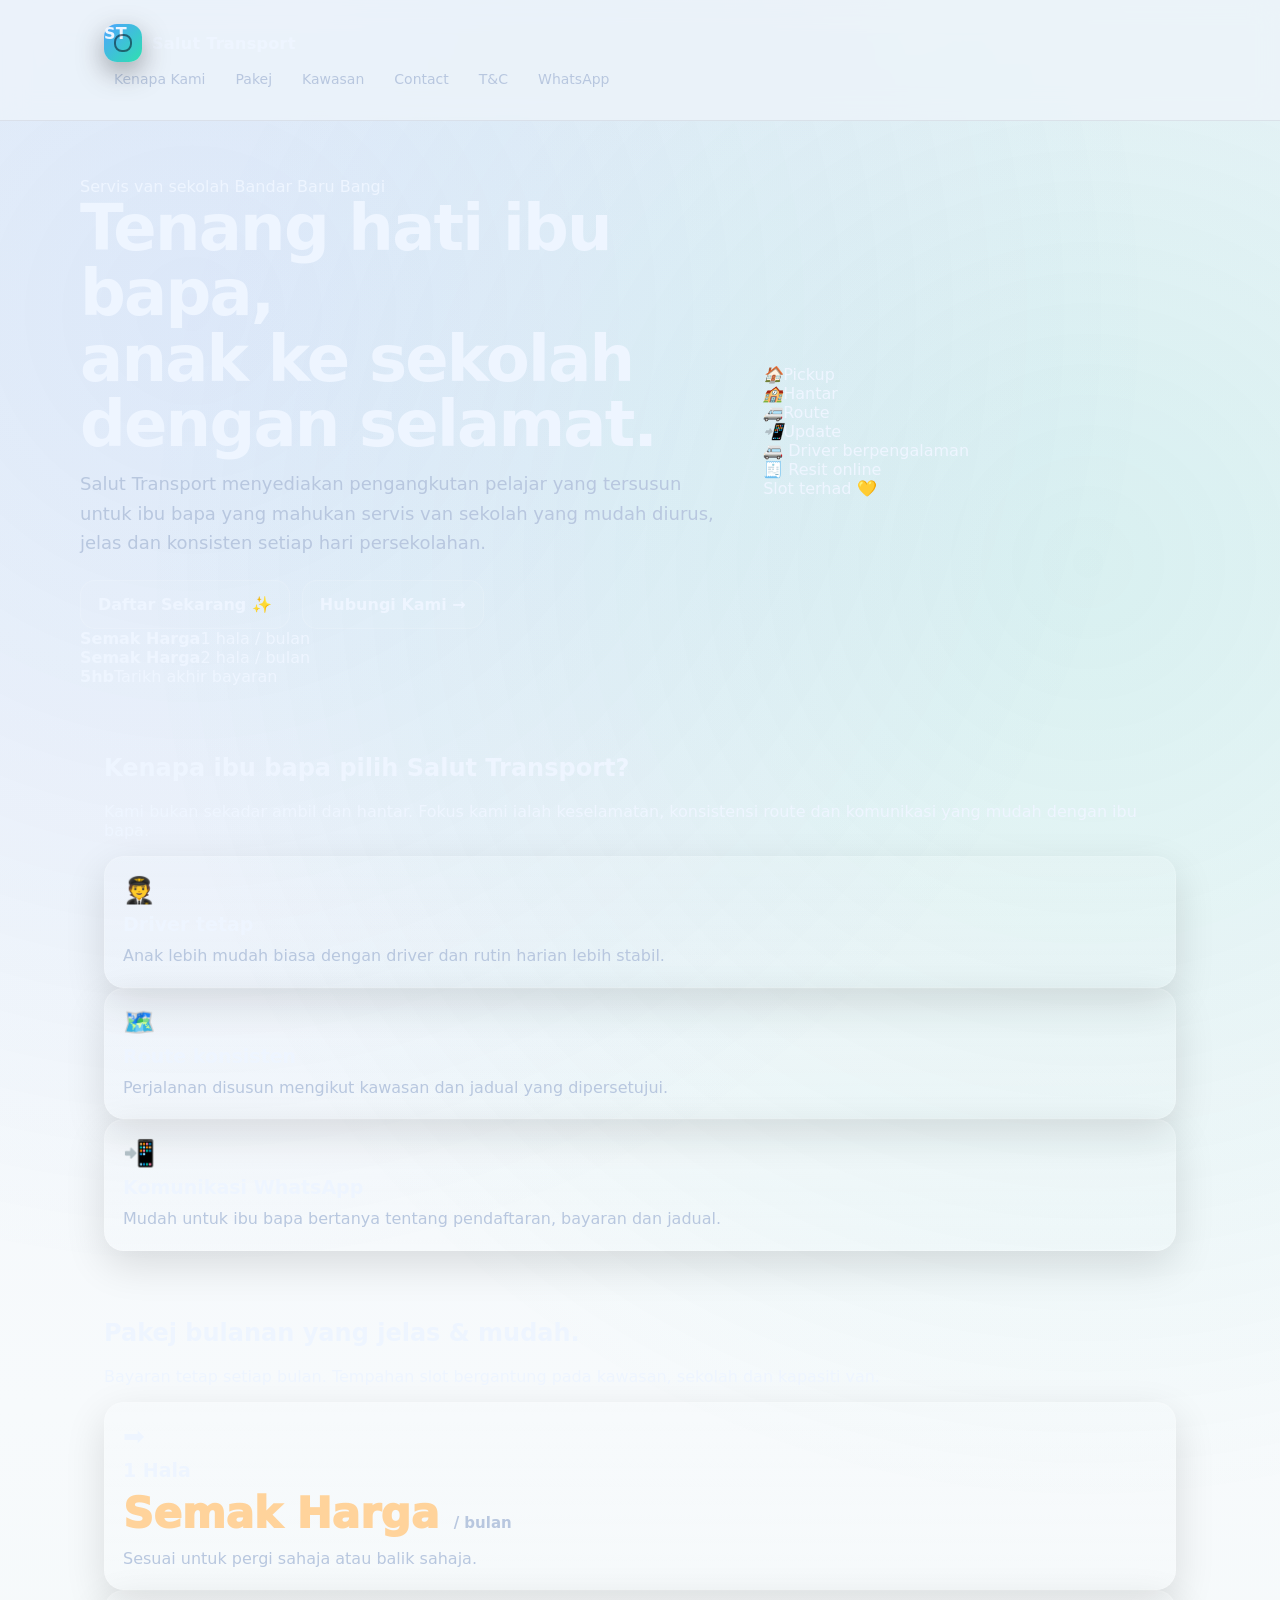
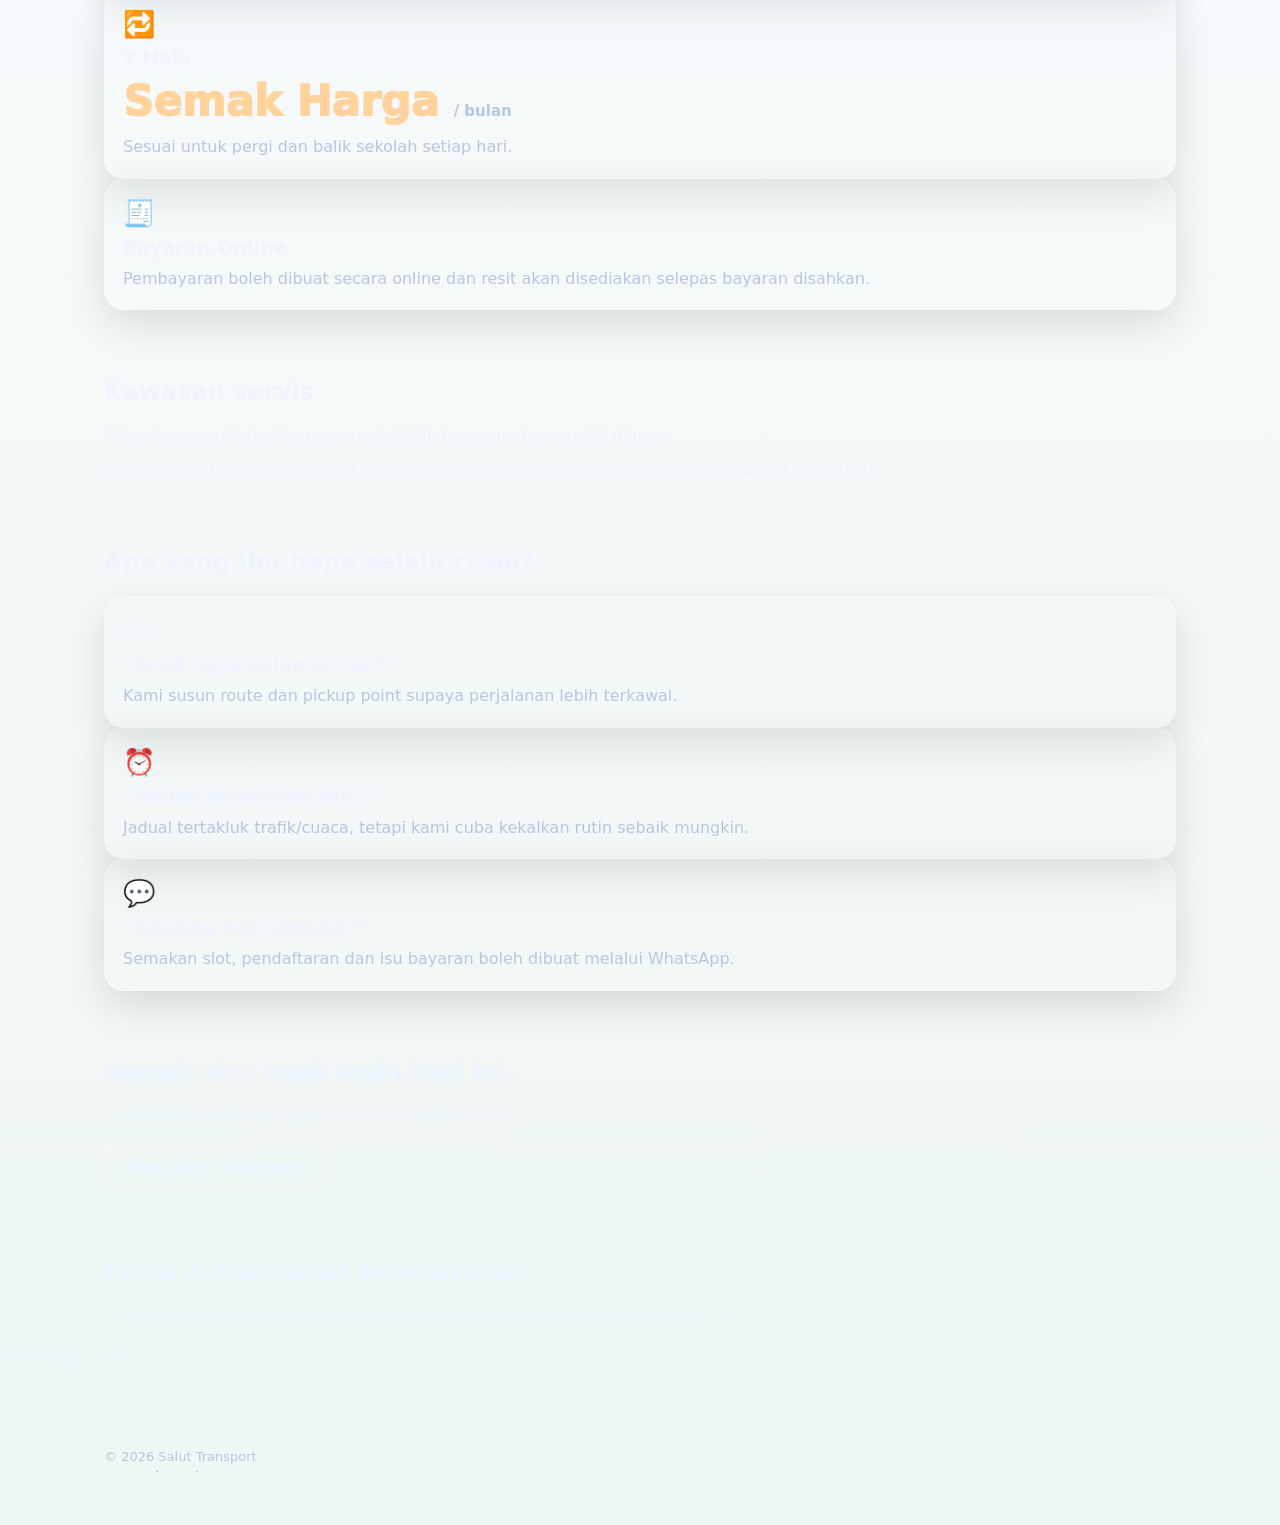
==== index.html @ de6a7d42 "Add files via upload" ====
<!doctype html>
<html lang="ms">
<head>
  <meta charset="utf-8" />
  <meta name="viewport" content="width=device-width,initial-scale=1" />
  <title>Salut Transport | Van Sekolah Bandar Baru Bangi</title>
  <meta name="description" content="Servis van sekolah Bandar Baru Bangi. Driver tetap, route konsisten dan komunikasi WhatsApp dengan ibu bapa." />
  <link rel="stylesheet" href="assets/style.css" />
</head>
<body>
<header class="nav">
  <div class="container navRow">
    <a class="brand" href="index.html"><span class="logo">ST</span><span>Salut <span class="orange">Transport</span></span></a>
    <nav class="links" aria-label="Navigation">
      <a href="#kenapa">Kenapa Kami</a><a href="#pakej">Pakej</a><a href="#kawasan">Kawasan</a><a href="contact.html">Contact</a><a href="terms.html">T&amp;C</a><a class="navCta" href="https://wa.me/60123539977?text=Assalamualaikum%2C%20saya%20nak%20semak%20slot%20van%20sekolah.">WhatsApp</a>
    </nav>
  </div>
</header>

<main>
  <div class="heroWrap">
    <div class="bigCircle"></div><div class="mintCircle"></div>
    <section class="container hero">
      <div>
        <div class="pill"><span class="dot"></span> Servis van sekolah Bandar Baru Bangi</div>
        <h1 class="serif">Tenang hati <span class="orange">ibu bapa,</span><br>anak ke sekolah <span class="green">dengan selamat.</span></h1>
        <p class="lead">Salut Transport menyediakan pengangkutan pelajar yang tersusun untuk ibu bapa yang mahukan servis van sekolah yang mudah diurus, jelas dan konsisten setiap hari persekolahan.</p>
        <div class="ctaRow">
          <a class="btn btnPrimary" href="https://wa.me/60123539977?text=Assalamualaikum%2C%20saya%20nak%20semak%20slot%20van%20sekolah%20untuk%20anak%20saya.%0A%0AKawasan%3A%0ASekolah%3A%0APakej%3A">Daftar Sekarang ✨</a>
          <a class="btn btnSecondary" href="contact.html">Hubungi Kami →</a>
        </div>
        <div class="stats">
          <div class="stat"><b>Semak Harga</b><span>1 hala / bulan</span></div>
          <div class="stat"><b>Semak Harga</b><span>2 hala / bulan</span></div>
          <div class="stat"><b>5hb</b><span>Tarikh akhir bayaran</span></div>
        </div>
      </div>
      <div class="heroVisual" aria-hidden="true">
        <div class="phoneCard">
          <div class="featureGrid">
            <div class="mini"><i>🏠</i>Pickup</div><div class="mini"><i>🏫</i>Hantar</div><div class="mini"><i>🚐</i>Route</div><div class="mini"><i>📲</i>Update</div>
          </div>
        </div>
        <div class="floatingTag tag1">🚐 Driver berpengalaman</div>
        <div class="floatingTag tag2">🧾 Resit online</div>
        <div class="floatingTag tag3">Slot terhad 💛</div>
      </div>
    </section>
  </div>

  <section id="kenapa" class="container">
    <h2 class="sectionTitle serif">Kenapa ibu bapa pilih <span class="orange">Salut Transport?</span></h2>
    <p class="sectionLead">Kami bukan sekadar ambil dan hantar. Fokus kami ialah keselamatan, konsistensi route dan komunikasi yang mudah dengan ibu bapa.</p>
    <div class="cards">
      <div class="card"><div class="icon">🧑‍✈️</div><h3>Driver tetap</h3><p>Anak lebih mudah biasa dengan driver dan rutin harian lebih stabil.</p></div>
      <div class="card"><div class="icon">🗺️</div><h3>Route konsisten</h3><p>Perjalanan disusun mengikut kawasan dan jadual yang dipersetujui.</p></div>
      <div class="card"><div class="icon">📲</div><h3>Komunikasi WhatsApp</h3><p>Mudah untuk ibu bapa bertanya tentang pendaftaran, bayaran dan jadual.</p></div>
    </div>
  </section>

  <section id="pakej" class="soft">
    <div class="container">
      <h2 class="sectionTitle serif">Pakej bulanan yang <span class="green">jelas & mudah.</span></h2>
      <p class="sectionLead">Bayaran tetap setiap bulan. Tempahan slot bergantung pada kawasan, sekolah dan kapasiti van.</p>
      <div class="cards">
        <div class="card"><div class="icon">➡️</div><h3>1 Hala</h3><div class="price">Semak Harga <small>/ bulan</small></div><p>Sesuai untuk pergi sahaja atau balik sahaja.</p></div>
        <div class="card"><div class="icon">🔁</div><h3>2 Hala</h3><div class="price">Semak Harga <small>/ bulan</small></div><p>Sesuai untuk pergi dan balik sekolah setiap hari.</p></div>
        <div class="card"><div class="icon">🧾</div><h3>Bayaran Online</h3><p>Pembayaran boleh dibuat secara online dan resit akan disediakan selepas bayaran disahkan.</p></div>
      </div>
    </div>
  </section>

  <section id="kawasan" class="container">
    <h2 class="sectionTitle serif">Kawasan servis</h2>
    <p class="sectionLead">Fokus kawasan terhad supaya route lebih tersusun dan mudah diurus.</p>
    <div class="areaList"><span>Bandar Baru Bangi</span><span>Seksyen 2, 3 & 4</span><span>SK/SMK Jalan 2</span><span>SK/SMK Jalan 3</span><span>SK/SMK Jalan 4</span><span>ABIM SG RAMAL</span></div>
  </section>

  <section class="soft">
    <div class="container">
      <h2 class="sectionTitle serif">Apa yang ibu bapa selalu risau?</h2>
      <div class="cards">
        <div class="card"><div class="icon">😟</div><h3>“Anak saya selamat tak?”</h3><p>Kami susun route dan pickup point supaya perjalanan lebih terkawal.</p></div>
        <div class="card"><div class="icon">⏰</div><h3>“Jadual konsisten tak?”</h3><p>Jadual tertakluk trafik/cuaca, tetapi kami cuba kekalkan rutin sebaik mungkin.</p></div>
        <div class="card"><div class="icon">💬</div><h3>“Senang nak contact?”</h3><p>Semakan slot, pendaftaran dan isu bayaran boleh dibuat melalui WhatsApp.</p></div>
      </div>
    </div>
  </section>

  <section class="container">
    <div class="finalCta">
      <div><h2 class="serif">Semak slot anak anda hari ini.</h2><p>Slot adalah terhad mengikut route dan kapasiti van.</p></div>
      <a class="btn" href="https://wa.me/60123539977?text=Assalamualaikum%2C%20saya%20nak%20semak%20slot%20van%20sekolah%20untuk%20anak%20saya.">WhatsApp Sekarang</a>
    </div>
  </section>

  <section class="container">
    <h2 class="sectionTitle serif">Polisi & maklumat pembayaran</h2>
    <div class="policyLinks"><a href="privacy.html">Privacy Policy</a><a href="terms.html">Terms & Conditions</a><a href="cancellation.html">Cancellation</a><a href="refund.html">Refund</a><a href="service-delivery.html">Service Delivery</a><a href="contact.html">Contact Us</a></div>
  </section>
</main>
<a class="whatsappBox" href="https://wa.me/60123539977?text=Assalamualaikum%2C%20saya%20nak%20semak%20slot%20van%20sekolah.">WhatsApp kami</a>
<footer class="footer"><div class="container footerRow"><div>© <span id="y"></span> Salut Transport</div><div><a href="privacy.html">Privacy</a> · <a href="terms.html">T&amp;C</a> · <a href="contact.html">Contact</a></div></div></footer>
<script>document.getElementById('y').textContent=new Date().getFullYear()</script>
</body>
</html>
---- assets/style.css ----
:root{
  --bg:#07111f;
  --bg2:#0b1730;
  --card:#0f1d35;
  --card2:#122641;
  --text:#eef5ff;
  --muted:#b8c7df;
  --soft:#dce9ff;
  --line:rgba(255,255,255,.12);
  --brand:#4da3ff;
  --brand2:#2fe0b0;
  --accent:#ffb45c;
  --accent2:#ffd39b;
  --max:1120px;
  --radius:20px;
  --shadow:0 20px 60px rgba(0,0,0,.28);
}

*{box-sizing:border-box}
html{scroll-behavior:smooth}
html, body {
  margin: 0;
  padding: 0;
  font-family: system-ui, -apple-system, Segoe UI, Roboto, Arial, sans-serif;
  color: var(--text);
  background:
    radial-gradient(circle at 15% 10%, rgba(47, 111, 237, .10), transparent 32%),
    radial-gradient(circle at 85% 18%, rgba(34, 193, 167, .12), transparent 34%),
    linear-gradient(180deg, #EEF4FA 0%, #F7FAFC 45%, #EEF7F4 100%);
}
a{color:inherit;text-decoration:none}
.container{max-width:var(--max);margin:0 auto;padding:24px}

.nav {
  position: sticky;
  top: 0;
  z-index: 50;
  backdrop-filter: blur(14px);
  background: rgba(238, 244, 250, .78);
  border-bottom: 1px solid rgba(15, 23, 42, .08);
}
.nav .row{display:flex;align-items:center;justify-content:space-between;gap:16px}
.brand{display:flex;align-items:center;gap:10px;font-weight:900;letter-spacing:.3px}
.logo{width:38px;height:38px;border-radius:13px;background:linear-gradient(135deg,var(--brand),var(--brand2));box-shadow:0 10px 28px rgba(0,0,0,.35);position:relative}
.logo:after{content:"";position:absolute;inset:10px;border-radius:8px;border:2px solid rgba(7,17,31,.55)}
.links{display:flex;flex-wrap:wrap;gap:10px;color:var(--muted);font-size:14px;align-items:center}
.links a{padding:9px 10px;border-radius:999px}
.links a:hover{background:rgba(255,255,255,.07);color:var(--text)}
.nav-cta{background:linear-gradient(135deg,var(--accent),var(--accent2));color:#271500!important;font-weight:800}

.hero{padding:56px 0 24px;display:grid;grid-template-columns:1.2fr .8fr;gap:28px;align-items:center}
.eyebrow{display:inline-flex;gap:8px;align-items:center;font-size:13px;font-weight:800;color:#07111f;background:linear-gradient(135deg,var(--brand2),#a6ffe8);padding:8px 12px;border-radius:999px;margin-bottom:14px}
.hero h1{margin:0 0 12px;font-size:clamp(36px,6vw,64px);line-height:1.02;letter-spacing:-1.8px}
.hero p{margin:0;color:var(--muted);font-size:18px;line-height:1.65;max-width:68ch}
.highlight{color:var(--accent2)}
.badges{display:flex;gap:10px;flex-wrap:wrap;margin-top:18px}
.badge{font-size:13px;color:var(--soft);border:1px solid var(--line);padding:9px 12px;border-radius:999px;background:rgba(255,255,255,.05)}
.ctaRow{display:flex;gap:12px;flex-wrap:wrap;margin-top:22px;align-items:center}
.btn{display:inline-flex;align-items:center;justify-content:center;gap:10px;padding:14px 17px;border-radius:15px;border:1px solid var(--line);background:rgba(255,255,255,.055);color:var(--text);font-weight:800;transition:.2s ease;min-height:48px}
.btn.primary{background:linear-gradient(135deg,var(--accent),var(--accent2));border-color:transparent;color:#211404;box-shadow:0 12px 34px rgba(255,180,92,.28)}
.btn.secondary{background:linear-gradient(135deg,rgba(77,163,255,.94),rgba(47,224,176,.82));border-color:transparent;color:#06101e}
.btn:hover{transform:translateY(-2px);filter:saturate(1.08)}
.hero-card{background:linear-gradient(180deg,rgba(255,255,255,.09),rgba(255,255,255,.04));border:1px solid var(--line);border-radius:28px;padding:22px;box-shadow:var(--shadow)}
.hero-card .mock{border-radius:22px;background:linear-gradient(135deg,rgba(77,163,255,.26),rgba(47,224,176,.18));padding:18px;border:1px solid var(--line)}
.mock-top{display:flex;gap:8px;margin-bottom:20px}.dot{width:10px;height:10px;border-radius:50%;background:rgba(255,255,255,.35)}
.route-line{display:flex;align-items:center;gap:12px;margin:12px 0;padding:14px;border-radius:16px;background:rgba(7,17,31,.45);border:1px solid var(--line)}
.route-icon{width:38px;height:38px;border-radius:13px;display:grid;place-items:center;background:rgba(255,255,255,.1)}
.route-line strong{display:block}.route-line span{display:block;color:var(--muted);font-size:13px;margin-top:2px}

.section{padding:32px 0}.section h2{font-size:clamp(26px,4vw,42px);line-height:1.1;margin:0 0 10px;letter-spacing:-.8px}.section-lead{color:var(--muted);font-size:17px;line-height:1.6;max-width:760px;margin:0 0 20px}
.grid{display:grid;grid-template-columns:repeat(12,1fr);gap:16px;margin-top:18px}
.card{grid-column:span 4;background:linear-gradient(180deg,rgba(255,255,255,.075),rgba(255,255,255,.035));border:1px solid var(--line);border-radius:var(--radius);padding:18px;box-shadow:0 14px 40px rgba(0,0,0,.12)}
.card.wide{grid-column:span 6}.card.full{grid-column:span 12}.card h3{margin:0 0 8px;font-size:19px}.card p,.card li{margin:0;color:var(--muted);line-height:1.6}.card ul{padding-left:18px;margin:10px 0 0}.icon{font-size:26px;margin-bottom:8px}
.pricing{display:grid;grid-template-columns:repeat(2,minmax(0,1fr));gap:16px;margin-top:18px}.price-card{background:linear-gradient(180deg,rgba(255,255,255,.09),rgba(255,255,255,.04));border:1px solid var(--line);border-radius:24px;padding:22px}.price{font-size:42px;font-weight:950;margin:8px 0;color:var(--accent2)}.price small{font-size:15px;color:var(--muted);font-weight:600}
.content{background:rgba(255,255,255,.04);border:1px solid var(--line);border-radius:var(--radius);padding:22px;margin:24px 0}.content h1,.content h2{margin:0 0 12px}.content h3{margin:22px 0 8px}.content p,.content li{color:var(--muted);line-height:1.65}.content a{text-decoration:underline;text-underline-offset:3px}.small{font-size:13px;color:var(--muted)}
.kv{display:grid;grid-template-columns:180px 1fr;gap:12px;border-top:1px solid var(--line);padding-top:14px;margin-top:14px}.kv div:nth-child(odd){color:var(--muted)}
.notice{border:1px solid rgba(255,180,92,.35);background:rgba(255,180,92,.08);border-radius:18px;padding:16px;color:var(--soft);margin-top:18px}.testimonial{font-style:italic}.footer{border-top:1px solid var(--line);margin-top:34px;padding:22px 0;color:var(--muted);font-size:13px}.footer a{color:var(--text);opacity:.9}.footer .footlinks{display:flex;flex-wrap:wrap;gap:12px;margin-top:8px}.whatsapp-float{position:fixed;right:18px;bottom:18px;z-index:30;background:#25d366;color:#06160c;font-weight:900;padding:13px 16px;border-radius:999px;box-shadow:0 18px 48px rgba(0,0,0,.32)}

@media (max-width:860px){.container{padding:18px}.hero{grid-template-columns:1fr;padding-top:34px}.hero-card{order:-1}.links{gap:4px;font-size:13px}.links a{padding:8px}.card,.card.wide{grid-column:span 12}.pricing{grid-template-columns:1fr}.kv{grid-template-columns:1fr;gap:4px}.hero p{font-size:16px}.whatsapp-float{left:16px;right:16px;text-align:center}}
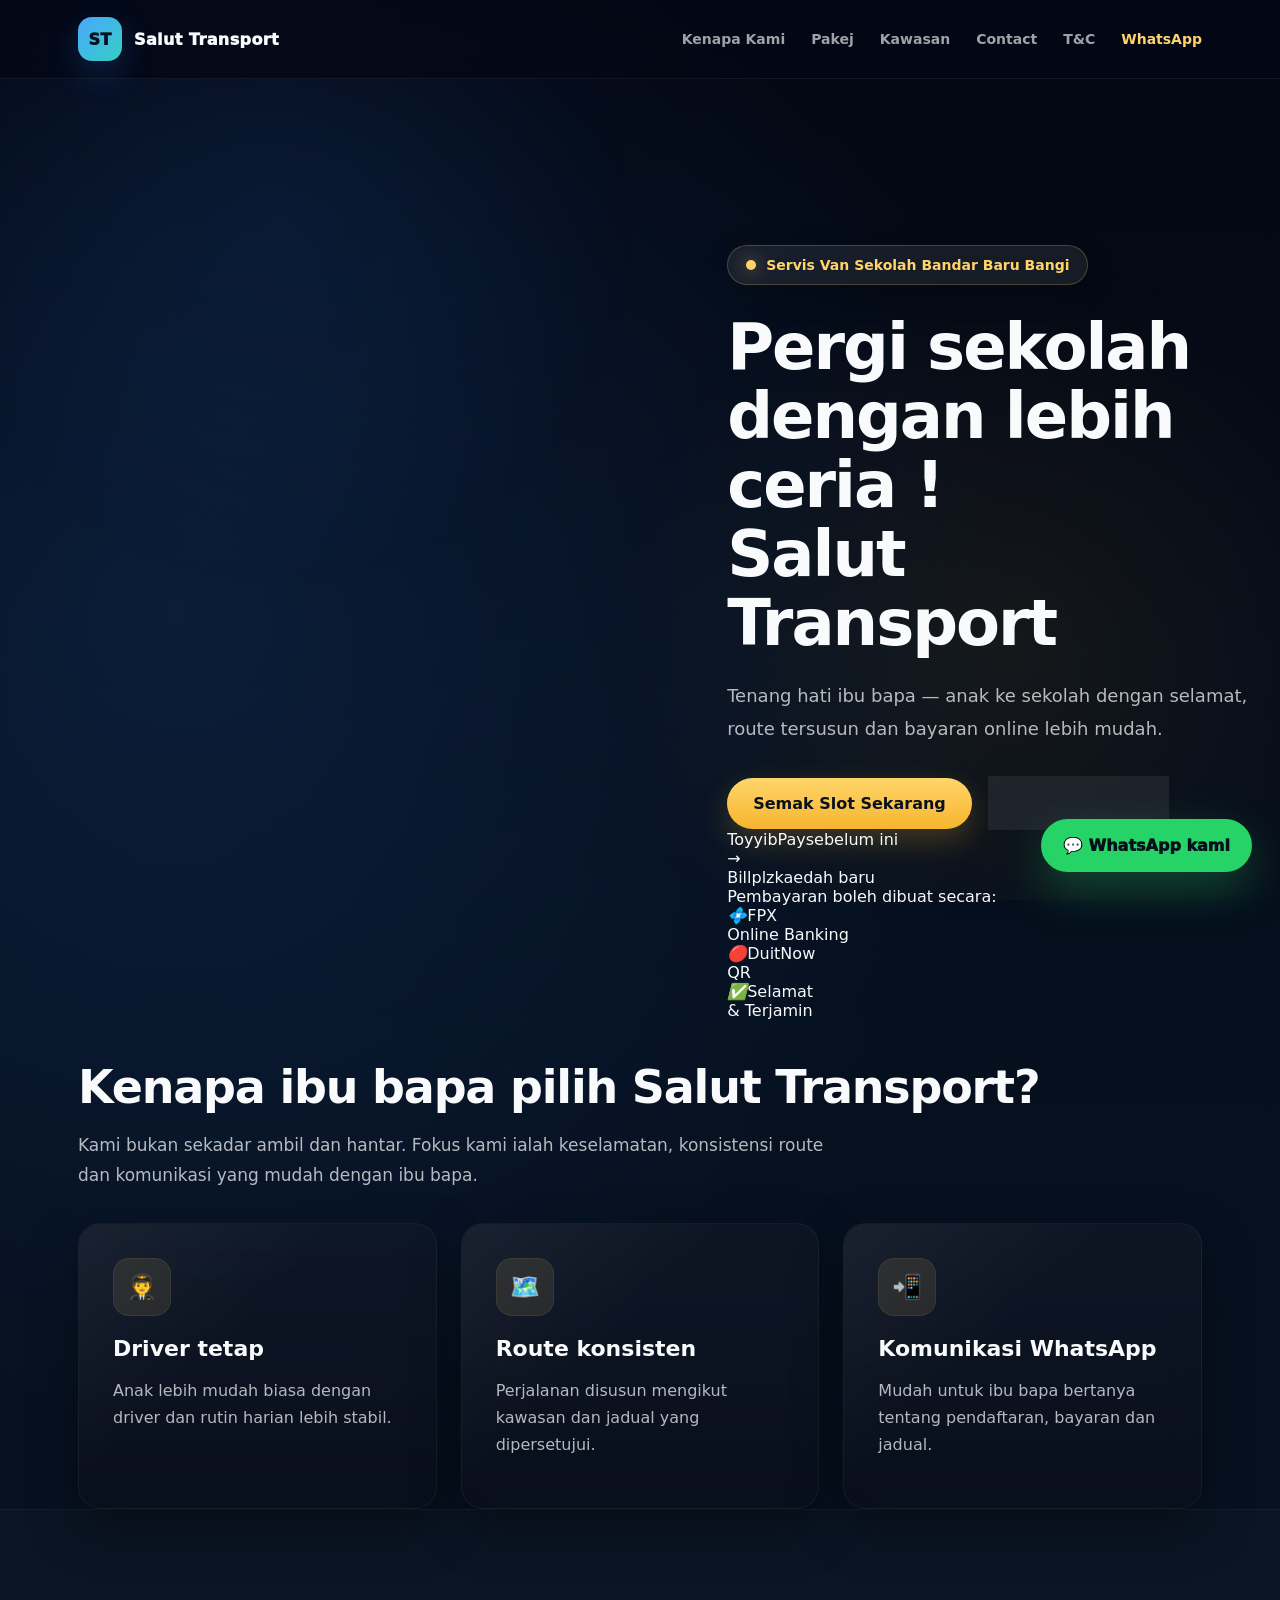
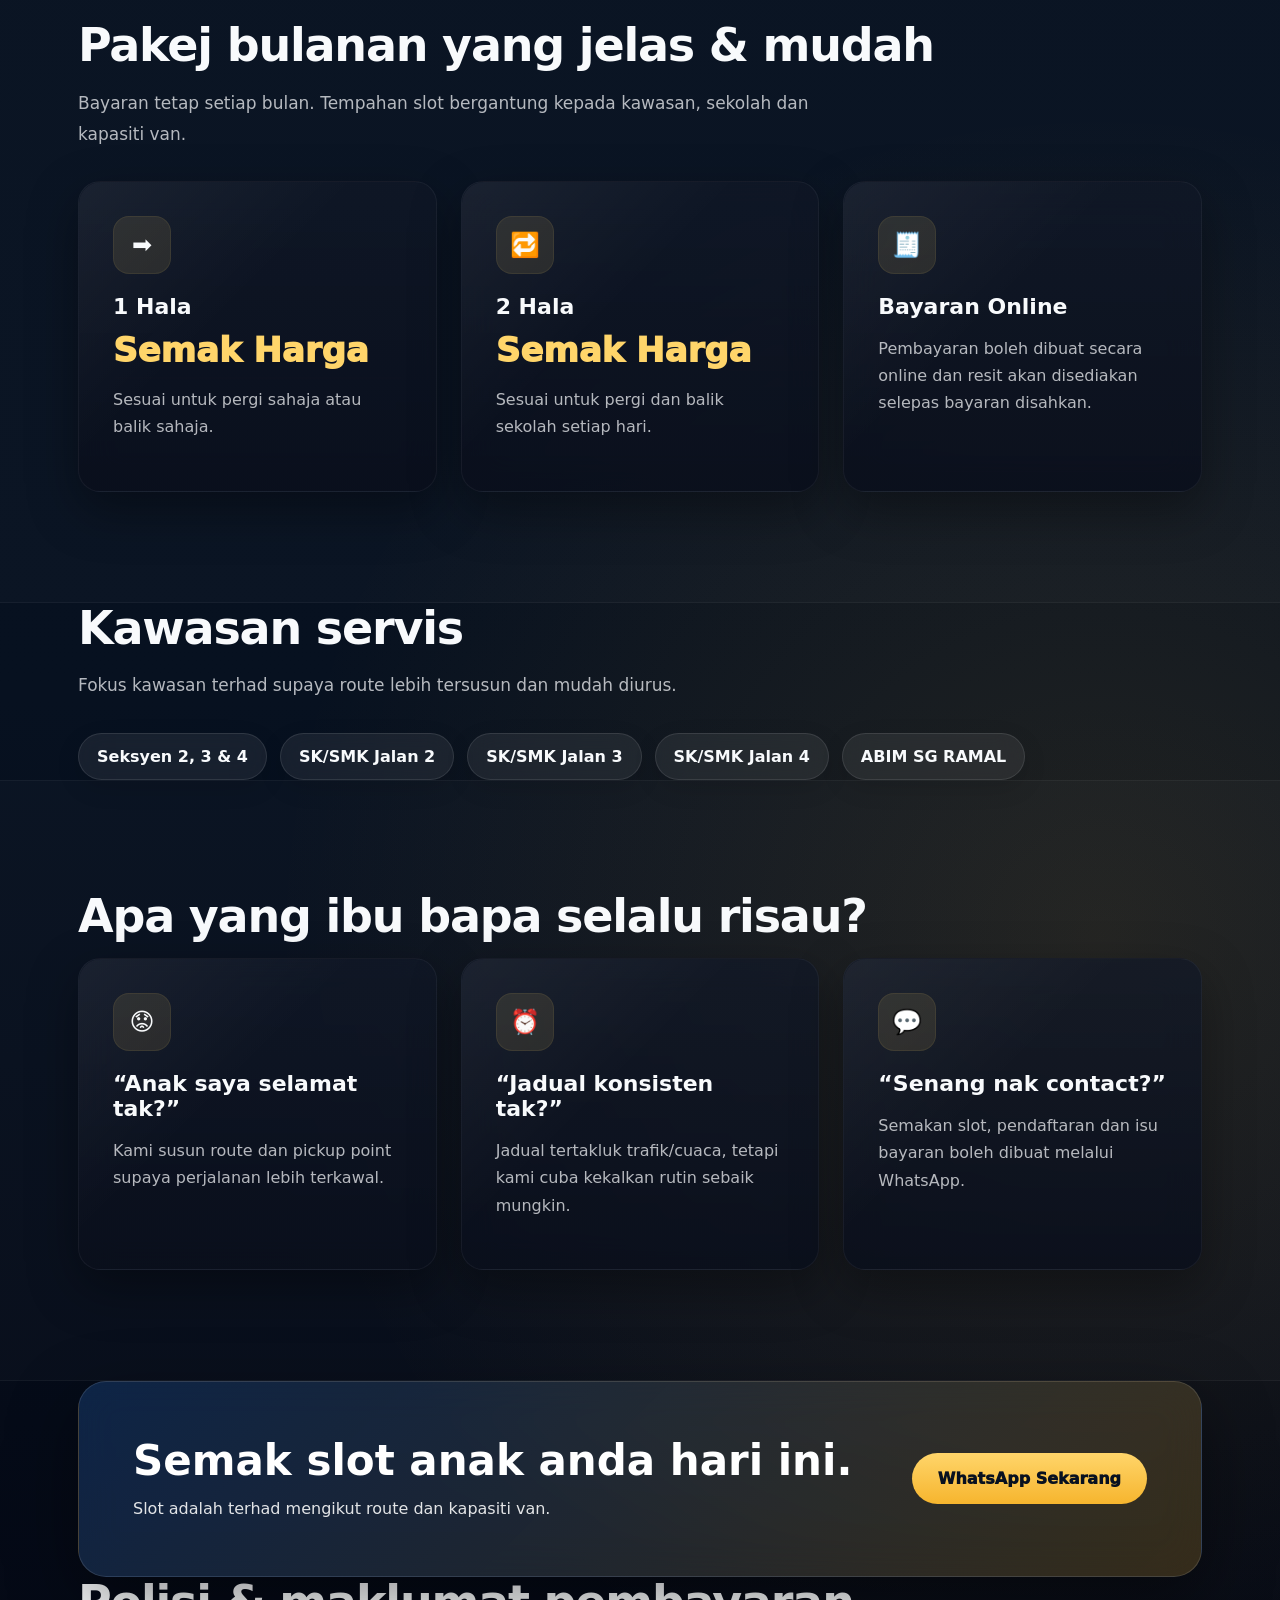
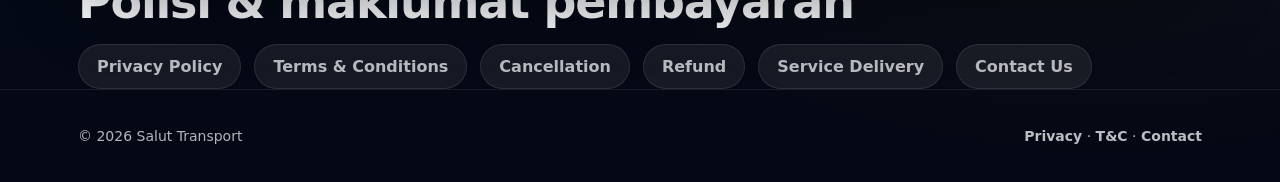
==== commit b2ba3b7e: "Update index.html" ====
--- a/index.html
+++ b/index.html
@@ -4,103 +4,35 @@
   <meta charset="utf-8" />
   <meta name="viewport" content="width=device-width,initial-scale=1" />
   <title>Salut Transport | Van Sekolah Bandar Baru Bangi</title>
-  <meta name="description" content="Servis van sekolah Bandar Baru Bangi. Driver tetap, route konsisten dan komunikasi WhatsApp dengan ibu bapa." />
+  <meta name="description" content="Servis van sekolah Bandar Baru Bangi. Driver tetap, route konsisten, pembayaran online dan komunikasi WhatsApp dengan ibu bapa." />
+  <link rel="preconnect" href="https://fonts.googleapis.com">
+  <link rel="preconnect" href="https://fonts.gstatic.com" crossorigin>
+  <link href="https://fonts.googleapis.com/css2?family=Baloo+2:wght@400;600;700;800&display=swap" rel="stylesheet">
   <link rel="stylesheet" href="assets/style.css" />
 </head>
 <body>
-<header class="nav">
-  <div class="container navRow">
-    <a class="brand" href="index.html"><span class="logo">ST</span><span>Salut <span class="orange">Transport</span></span></a>
-    <nav class="links" aria-label="Navigation">
-      <a href="#kenapa">Kenapa Kami</a><a href="#pakej">Pakej</a><a href="#kawasan">Kawasan</a><a href="contact.html">Contact</a><a href="terms.html">T&amp;C</a><a class="navCta" href="https://wa.me/60123539977?text=Assalamualaikum%2C%20saya%20nak%20semak%20slot%20van%20sekolah.">WhatsApp</a>
-    </nav>
-  </div>
-</header>
-
+<header class="nav"><div class="container navRow"><a class="brand" href="index.html"><span class="logo">ST</span><span><span class="red">Salut</span> <span class="dark">Transport</span></span></a><nav class="links"><a href="#kenapa">Kenapa Kami</a><a href="#pakej">Pakej</a><a href="#kawasan">Kawasan</a><a href="contact.html">Contact</a><a href="terms.html">T&amp;C</a><a class="navCta" href="https://wa.me/60123539977?text=Assalamualaikum%2C%20saya%20nak%20semak%20slot%20van%20sekolah.">WhatsApp</a></nav></div></header>
 <main>
-  <div class="heroWrap">
-    <div class="bigCircle"></div><div class="mintCircle"></div>
-    <section class="container hero">
-      <div>
-        <div class="pill"><span class="dot"></span> Servis van sekolah Bandar Baru Bangi</div>
-        <h1 class="serif">Tenang hati <span class="orange">ibu bapa,</span><br>anak ke sekolah <span class="green">dengan selamat.</span></h1>
-        <p class="lead">Salut Transport menyediakan pengangkutan pelajar yang tersusun untuk ibu bapa yang mahukan servis van sekolah yang mudah diurus, jelas dan konsisten setiap hari persekolahan.</p>
-        <div class="ctaRow">
-          <a class="btn btnPrimary" href="https://wa.me/60123539977?text=Assalamualaikum%2C%20saya%20nak%20semak%20slot%20van%20sekolah%20untuk%20anak%20saya.%0A%0AKawasan%3A%0ASekolah%3A%0APakej%3A">Daftar Sekarang ✨</a>
-          <a class="btn btnSecondary" href="contact.html">Hubungi Kami →</a>
-        </div>
-        <div class="stats">
-          <div class="stat"><b>Semak Harga</b><span>1 hala / bulan</span></div>
-          <div class="stat"><b>Semak Harga</b><span>2 hala / bulan</span></div>
-          <div class="stat"><b>5hb</b><span>Tarikh akhir bayaran</span></div>
-        </div>
-      </div>
-      <div class="heroVisual" aria-hidden="true">
-        <div class="phoneCard">
-          <div class="featureGrid">
-            <div class="mini"><i>🏠</i>Pickup</div><div class="mini"><i>🏫</i>Hantar</div><div class="mini"><i>🚐</i>Route</div><div class="mini"><i>📲</i>Update</div>
-          </div>
-        </div>
-        <div class="floatingTag tag1">🚐 Driver berpengalaman</div>
-        <div class="floatingTag tag2">🧾 Resit online</div>
-        <div class="floatingTag tag3">Slot terhad 💛</div>
-      </div>
-    </section>
-  </div>
-
-  <section id="kenapa" class="container">
-    <h2 class="sectionTitle serif">Kenapa ibu bapa pilih <span class="orange">Salut Transport?</span></h2>
-    <p class="sectionLead">Kami bukan sekadar ambil dan hantar. Fokus kami ialah keselamatan, konsistensi route dan komunikasi yang mudah dengan ibu bapa.</p>
-    <div class="cards">
-      <div class="card"><div class="icon">🧑‍✈️</div><h3>Driver tetap</h3><p>Anak lebih mudah biasa dengan driver dan rutin harian lebih stabil.</p></div>
-      <div class="card"><div class="icon">🗺️</div><h3>Route konsisten</h3><p>Perjalanan disusun mengikut kawasan dan jadual yang dipersetujui.</p></div>
-      <div class="card"><div class="icon">📲</div><h3>Komunikasi WhatsApp</h3><p>Mudah untuk ibu bapa bertanya tentang pendaftaran, bayaran dan jadual.</p></div>
+  <section class="hero">
+    <div class="cloud left"></div><div class="cloud right"></div><div class="trees"></div>
+    <div class="container heroInner">
+      <div class="pill"><span class="dot"></span> Servis Van Sekolah Bandar Baru Bangi</div>
+      <h1>Pergi sekolah dengan lebih <span class="yellow">ceria !</span><br><span class="redText">Salut</span> Transport</h1>
+      <p class="lead">Tenang hati ibu bapa — anak ke sekolah dengan selamat, route tersusun dan bayaran online lebih mudah.</p>
+      <div class="ctaRow"><a class="btn btnPrimary" href="https://wa.me/60123539977?text=Assalamualaikum%2C%20saya%20nak%20semak%20slot%20van%20sekolah%20untuk%20anak%20saya.%0A%0AKawasan%3A%0ASekolah%3A%0APakej%3A">Semak Slot Sekarang</a><a class="btn btnSecondary" href="contact.html">Hubungi Kami</a></div>
+      <div class="paymentStrip"><div><span class="old">ToyyibPay</span><span class="label">sebelum ini</span></div><div class="arrow">→</div><div><span class="new">Billplz</span><span class="label">kaedah baru</span></div></div>
+      <div class="methodTitle">Pembayaran boleh dibuat secara:</div>
+      <div class="methods"><div class="method"><i>💠</i>FPX<br>Online Banking</div><div class="method"><i>🔴</i>DuitNow<br>QR</div><div class="method"><i>✅</i>Selamat<br>& Terjamin</div></div>
+      <div class="busWrap"><div class="road"></div><div class="bus"><span class="wheel one"></span><span class="wheel two"></span></div></div>
     </div>
   </section>
-
-  <section id="pakej" class="soft">
-    <div class="container">
-      <h2 class="sectionTitle serif">Pakej bulanan yang <span class="green">jelas & mudah.</span></h2>
-      <p class="sectionLead">Bayaran tetap setiap bulan. Tempahan slot bergantung pada kawasan, sekolah dan kapasiti van.</p>
-      <div class="cards">
-        <div class="card"><div class="icon">➡️</div><h3>1 Hala</h3><div class="price">Semak Harga <small>/ bulan</small></div><p>Sesuai untuk pergi sahaja atau balik sahaja.</p></div>
-        <div class="card"><div class="icon">🔁</div><h3>2 Hala</h3><div class="price">Semak Harga <small>/ bulan</small></div><p>Sesuai untuk pergi dan balik sekolah setiap hari.</p></div>
-        <div class="card"><div class="icon">🧾</div><h3>Bayaran Online</h3><p>Pembayaran boleh dibuat secara online dan resit akan disediakan selepas bayaran disahkan.</p></div>
-      </div>
-    </div>
-  </section>
-
-  <section id="kawasan" class="container">
-    <h2 class="sectionTitle serif">Kawasan servis</h2>
-    <p class="sectionLead">Fokus kawasan terhad supaya route lebih tersusun dan mudah diurus.</p>
-    <div class="areaList"><span>Bandar Baru Bangi</span><span>Seksyen 2, 3 & 4</span><span>SK/SMK Jalan 2</span><span>SK/SMK Jalan 3</span><span>SK/SMK Jalan 4</span><span>ABIM SG RAMAL</span></div>
-  </section>
-
-  <section class="soft">
-    <div class="container">
-      <h2 class="sectionTitle serif">Apa yang ibu bapa selalu risau?</h2>
-      <div class="cards">
-        <div class="card"><div class="icon">😟</div><h3>“Anak saya selamat tak?”</h3><p>Kami susun route dan pickup point supaya perjalanan lebih terkawal.</p></div>
-        <div class="card"><div class="icon">⏰</div><h3>“Jadual konsisten tak?”</h3><p>Jadual tertakluk trafik/cuaca, tetapi kami cuba kekalkan rutin sebaik mungkin.</p></div>
-        <div class="card"><div class="icon">💬</div><h3>“Senang nak contact?”</h3><p>Semakan slot, pendaftaran dan isu bayaran boleh dibuat melalui WhatsApp.</p></div>
-      </div>
-    </div>
-  </section>
-
-  <section class="container">
-    <div class="finalCta">
-      <div><h2 class="serif">Semak slot anak anda hari ini.</h2><p>Slot adalah terhad mengikut route dan kapasiti van.</p></div>
-      <a class="btn" href="https://wa.me/60123539977?text=Assalamualaikum%2C%20saya%20nak%20semak%20slot%20van%20sekolah%20untuk%20anak%20saya.">WhatsApp Sekarang</a>
-    </div>
-  </section>
-
-  <section class="container">
-    <h2 class="sectionTitle serif">Polisi & maklumat pembayaran</h2>
-    <div class="policyLinks"><a href="privacy.html">Privacy Policy</a><a href="terms.html">Terms & Conditions</a><a href="cancellation.html">Cancellation</a><a href="refund.html">Refund</a><a href="service-delivery.html">Service Delivery</a><a href="contact.html">Contact Us</a></div>
-  </section>
+  <section id="kenapa" class="container"><h2 class="sectionTitle">Kenapa ibu bapa pilih <span class="yellow">Salut Transport?</span></h2><p class="sectionLead">Kami bukan sekadar ambil dan hantar. Fokus kami ialah keselamatan, konsistensi route dan komunikasi yang mudah dengan ibu bapa.</p><div class="cards"><div class="card"><div class="icon">🧑‍✈️</div><h3>Driver tetap</h3><p>Anak lebih mudah biasa dengan driver dan rutin harian lebih stabil.</p></div><div class="card"><div class="icon">🗺️</div><h3>Route konsisten</h3><p>Perjalanan disusun mengikut kawasan dan jadual yang dipersetujui.</p></div><div class="card"><div class="icon">📲</div><h3>Komunikasi WhatsApp</h3><p>Mudah untuk ibu bapa bertanya tentang pendaftaran, bayaran dan jadual.</p></div></div></section>
+  <section id="pakej" class="soft"><div class="container"><h2 class="sectionTitle">Pakej bulanan yang <span class="yellow">jelas & mudah</span></h2><p class="sectionLead">Bayaran tetap setiap bulan. Tempahan slot bergantung kepada kawasan, sekolah dan kapasiti van.</p><div class="cards"><div class="card"><div class="icon">➡️</div><h3>1 Hala</h3><div class="price">Semak Harga</div><p>Sesuai untuk pergi sahaja atau balik sahaja.</p></div><div class="card"><div class="icon">🔁</div><h3>2 Hala</h3><div class="price">Semak Harga</div><p>Sesuai untuk pergi dan balik sekolah setiap hari.</p></div><div class="card"><div class="icon">🧾</div><h3>Bayaran Online</h3><p>Pembayaran boleh dibuat secara online dan resit akan disediakan selepas bayaran disahkan.</p></div></div></div></section>
+  <section id="kawasan" class="container"><h2 class="sectionTitle">Kawasan servis</h2><p class="sectionLead">Fokus kawasan terhad supaya route lebih tersusun dan mudah diurus.</p><div class="areaList"><span>Seksyen 2, 3 & 4</span><span>SK/SMK Jalan 2</span><span>SK/SMK Jalan 3</span><span>SK/SMK Jalan 4</span><span>ABIM SG RAMAL</span></div></section>
+  <section class="soft"><div class="container"><h2 class="sectionTitle">Apa yang ibu bapa selalu risau?</h2><div class="cards"><div class="card"><div class="icon">😟</div><h3>“Anak saya selamat tak?”</h3><p>Kami susun route dan pickup point supaya perjalanan lebih terkawal.</p></div><div class="card"><div class="icon">⏰</div><h3>“Jadual konsisten tak?”</h3><p>Jadual tertakluk trafik/cuaca, tetapi kami cuba kekalkan rutin sebaik mungkin.</p></div><div class="card"><div class="icon">💬</div><h3>“Senang nak contact?”</h3><p>Semakan slot, pendaftaran dan isu bayaran boleh dibuat melalui WhatsApp.</p></div></div></div></section>
+  <section class="container"><div class="finalCta"><div><h2>Semak slot anak anda hari ini.</h2><p>Slot adalah terhad mengikut route dan kapasiti van.</p></div><a class="btn" href="https://wa.me/60123539977?text=Assalamualaikum%2C%20saya%20nak%20semak%20slot%20van%20sekolah%20untuk%20anak%20saya.">WhatsApp Sekarang</a></div></section>
+  <section class="container"><h2 class="sectionTitle">Polisi & maklumat pembayaran</h2><div class="policyLinks"><a href="privacy.html">Privacy Policy</a><a href="terms.html">Terms & Conditions</a><a href="cancellation.html">Cancellation</a><a href="refund.html">Refund</a><a href="service-delivery.html">Service Delivery</a><a href="contact.html">Contact Us</a></div></section>
 </main>
-<a class="whatsappBox" href="https://wa.me/60123539977?text=Assalamualaikum%2C%20saya%20nak%20semak%20slot%20van%20sekolah.">WhatsApp kami</a>
-<footer class="footer"><div class="container footerRow"><div>© <span id="y"></span> Salut Transport</div><div><a href="privacy.html">Privacy</a> · <a href="terms.html">T&amp;C</a> · <a href="contact.html">Contact</a></div></div></footer>
-<script>document.getElementById('y').textContent=new Date().getFullYear()</script>
-</body>
-</html>
+<a class="whatsappBox" href="https://wa.me/60123539977?text=Assalamualaikum%2C%20saya%20nak%20semak%20slot%20van%20sekolah.">💬 WhatsApp kami</a>
+<footer class="footer"><div class="container footerRow"><div>© <span id="y"></span> Salut Transport</div><div><a href="privacy.html">Privacy</a> · <a href="terms.html">T&amp;C</a> · <a href="contact.html">Contact</a></div></div></footer><script>document.getElementById('y').textContent=new Date().getFullYear()</script>
+</body></html>
--- a/assets/style.css
+++ b/assets/style.css
@@ -1,79 +1,215 @@
 :root{
-  --bg:#07111f;
-  --bg2:#0b1730;
-  --card:#0f1d35;
-  --card2:#122641;
-  --text:#eef5ff;
-  --muted:#b8c7df;
-  --soft:#dce9ff;
-  --line:rgba(255,255,255,.12);
-  --brand:#4da3ff;
-  --brand2:#2fe0b0;
-  --accent:#ffb45c;
-  --accent2:#ffd39b;
-  --max:1120px;
-  --radius:20px;
-  --shadow:0 20px 60px rgba(0,0,0,.28);
+  --bg:#040816;
+  --bg2:#07101f;
+  --text:#f8fafc;
+  --ink:#07101f;
+  --muted:rgba(248,250,252,.72);
+  --soft:rgba(248,250,252,.56);
+  --line:rgba(255,255,255,.08);
+  --blue:#2f80ed;
+  --blue2:#49a6ff;
+  --gold:#f6b52e;
+  --gold2:#ffd56a;
+  --teal:#35d0c2;
+  --green:#25d366;
+  --shadow:0 24px 70px rgba(0,0,0,.42);
+  --max:1180px;
 }
 
 *{box-sizing:border-box}
 html{scroll-behavior:smooth}
-html, body {
-  margin: 0;
-  padding: 0;
-  font-family: system-ui, -apple-system, Segoe UI, Roboto, Arial, sans-serif;
-  color: var(--text);
+body{
+  margin:0;
+  font-family:system-ui,-apple-system,BlinkMacSystemFont,"Segoe UI",Roboto,Arial,sans-serif;
+  color:var(--text);
   background:
-    radial-gradient(circle at 15% 10%, rgba(47, 111, 237, .10), transparent 32%),
-    radial-gradient(circle at 85% 18%, rgba(34, 193, 167, .12), transparent 34%),
-    linear-gradient(180deg, #EEF4FA 0%, #F7FAFC 45%, #EEF7F4 100%);
-}
+    radial-gradient(circle at 14% 18%, rgba(47,128,237,.15), transparent 28%),
+    radial-gradient(circle at 86% 75%, rgba(246,181,46,.11), transparent 30%),
+    linear-gradient(180deg,#030712 0%,#06101f 34%,#071120 68%,#040814 100%);
+  overflow-x:hidden;
+  position:relative;
+}
+body::before{
+  content:"";
+  position:fixed;
+  inset:0;
+  z-index:-2;
+  pointer-events:none;
+  opacity:.13;
+  background-image:
+    linear-gradient(rgba(255,255,255,.07) 1px, transparent 1px),
+    linear-gradient(90deg, rgba(255,255,255,.07) 1px, transparent 1px);
+  background-size:150px 150px;
+  mask-image:radial-gradient(circle at center, black 28%, transparent 88%);
+}
+body::after{
+  content:"";
+  position:fixed;
+  inset:0;
+  z-index:-1;
+  pointer-events:none;
+  background:
+    radial-gradient(circle at 22% 26%, rgba(47,128,237,.08), transparent 30%),
+    radial-gradient(circle at 78% 72%, rgba(246,181,46,.07), transparent 34%);
+}
+
 a{color:inherit;text-decoration:none}
-.container{max-width:var(--max);margin:0 auto;padding:24px}
-
-.nav {
-  position: sticky;
-  top: 0;
-  z-index: 50;
-  backdrop-filter: blur(14px);
-  background: rgba(238, 244, 250, .78);
-  border-bottom: 1px solid rgba(15, 23, 42, .08);
-}
-.nav .row{display:flex;align-items:center;justify-content:space-between;gap:16px}
-.brand{display:flex;align-items:center;gap:10px;font-weight:900;letter-spacing:.3px}
-.logo{width:38px;height:38px;border-radius:13px;background:linear-gradient(135deg,var(--brand),var(--brand2));box-shadow:0 10px 28px rgba(0,0,0,.35);position:relative}
-.logo:after{content:"";position:absolute;inset:10px;border-radius:8px;border:2px solid rgba(7,17,31,.55)}
-.links{display:flex;flex-wrap:wrap;gap:10px;color:var(--muted);font-size:14px;align-items:center}
-.links a{padding:9px 10px;border-radius:999px}
-.links a:hover{background:rgba(255,255,255,.07);color:var(--text)}
-.nav-cta{background:linear-gradient(135deg,var(--accent),var(--accent2));color:#271500!important;font-weight:800}
-
-.hero{padding:56px 0 24px;display:grid;grid-template-columns:1.2fr .8fr;gap:28px;align-items:center}
-.eyebrow{display:inline-flex;gap:8px;align-items:center;font-size:13px;font-weight:800;color:#07111f;background:linear-gradient(135deg,var(--brand2),#a6ffe8);padding:8px 12px;border-radius:999px;margin-bottom:14px}
-.hero h1{margin:0 0 12px;font-size:clamp(36px,6vw,64px);line-height:1.02;letter-spacing:-1.8px}
-.hero p{margin:0;color:var(--muted);font-size:18px;line-height:1.65;max-width:68ch}
-.highlight{color:var(--accent2)}
-.badges{display:flex;gap:10px;flex-wrap:wrap;margin-top:18px}
-.badge{font-size:13px;color:var(--soft);border:1px solid var(--line);padding:9px 12px;border-radius:999px;background:rgba(255,255,255,.05)}
-.ctaRow{display:flex;gap:12px;flex-wrap:wrap;margin-top:22px;align-items:center}
-.btn{display:inline-flex;align-items:center;justify-content:center;gap:10px;padding:14px 17px;border-radius:15px;border:1px solid var(--line);background:rgba(255,255,255,.055);color:var(--text);font-weight:800;transition:.2s ease;min-height:48px}
-.btn.primary{background:linear-gradient(135deg,var(--accent),var(--accent2));border-color:transparent;color:#211404;box-shadow:0 12px 34px rgba(255,180,92,.28)}
-.btn.secondary{background:linear-gradient(135deg,rgba(77,163,255,.94),rgba(47,224,176,.82));border-color:transparent;color:#06101e}
-.btn:hover{transform:translateY(-2px);filter:saturate(1.08)}
-.hero-card{background:linear-gradient(180deg,rgba(255,255,255,.09),rgba(255,255,255,.04));border:1px solid var(--line);border-radius:28px;padding:22px;box-shadow:var(--shadow)}
-.hero-card .mock{border-radius:22px;background:linear-gradient(135deg,rgba(77,163,255,.26),rgba(47,224,176,.18));padding:18px;border:1px solid var(--line)}
-.mock-top{display:flex;gap:8px;margin-bottom:20px}.dot{width:10px;height:10px;border-radius:50%;background:rgba(255,255,255,.35)}
-.route-line{display:flex;align-items:center;gap:12px;margin:12px 0;padding:14px;border-radius:16px;background:rgba(7,17,31,.45);border:1px solid var(--line)}
-.route-icon{width:38px;height:38px;border-radius:13px;display:grid;place-items:center;background:rgba(255,255,255,.1)}
-.route-line strong{display:block}.route-line span{display:block;color:var(--muted);font-size:13px;margin-top:2px}
-
-.section{padding:32px 0}.section h2{font-size:clamp(26px,4vw,42px);line-height:1.1;margin:0 0 10px;letter-spacing:-.8px}.section-lead{color:var(--muted);font-size:17px;line-height:1.6;max-width:760px;margin:0 0 20px}
-.grid{display:grid;grid-template-columns:repeat(12,1fr);gap:16px;margin-top:18px}
-.card{grid-column:span 4;background:linear-gradient(180deg,rgba(255,255,255,.075),rgba(255,255,255,.035));border:1px solid var(--line);border-radius:var(--radius);padding:18px;box-shadow:0 14px 40px rgba(0,0,0,.12)}
-.card.wide{grid-column:span 6}.card.full{grid-column:span 12}.card h3{margin:0 0 8px;font-size:19px}.card p,.card li{margin:0;color:var(--muted);line-height:1.6}.card ul{padding-left:18px;margin:10px 0 0}.icon{font-size:26px;margin-bottom:8px}
-.pricing{display:grid;grid-template-columns:repeat(2,minmax(0,1fr));gap:16px;margin-top:18px}.price-card{background:linear-gradient(180deg,rgba(255,255,255,.09),rgba(255,255,255,.04));border:1px solid var(--line);border-radius:24px;padding:22px}.price{font-size:42px;font-weight:950;margin:8px 0;color:var(--accent2)}.price small{font-size:15px;color:var(--muted);font-weight:600}
-.content{background:rgba(255,255,255,.04);border:1px solid var(--line);border-radius:var(--radius);padding:22px;margin:24px 0}.content h1,.content h2{margin:0 0 12px}.content h3{margin:22px 0 8px}.content p,.content li{color:var(--muted);line-height:1.65}.content a{text-decoration:underline;text-underline-offset:3px}.small{font-size:13px;color:var(--muted)}
-.kv{display:grid;grid-template-columns:180px 1fr;gap:12px;border-top:1px solid var(--line);padding-top:14px;margin-top:14px}.kv div:nth-child(odd){color:var(--muted)}
-.notice{border:1px solid rgba(255,180,92,.35);background:rgba(255,180,92,.08);border-radius:18px;padding:16px;color:var(--soft);margin-top:18px}.testimonial{font-style:italic}.footer{border-top:1px solid var(--line);margin-top:34px;padding:22px 0;color:var(--muted);font-size:13px}.footer a{color:var(--text);opacity:.9}.footer .footlinks{display:flex;flex-wrap:wrap;gap:12px;margin-top:8px}.whatsapp-float{position:fixed;right:18px;bottom:18px;z-index:30;background:#25d366;color:#06160c;font-weight:900;padding:13px 16px;border-radius:999px;box-shadow:0 18px 48px rgba(0,0,0,.32)}
-
-@media (max-width:860px){.container{padding:18px}.hero{grid-template-columns:1fr;padding-top:34px}.hero-card{order:-1}.links{gap:4px;font-size:13px}.links a{padding:8px}.card,.card.wide{grid-column:span 12}.pricing{grid-template-columns:1fr}.kv{grid-template-columns:1fr;gap:4px}.hero p{font-size:16px}.whatsapp-float{left:16px;right:16px;text-align:center}}
+.container{max-width:var(--max);margin:0 auto;padding:0 28px}
+.serif{font-family:Georgia,"Times New Roman",serif;font-weight:500}
+.orange{color:var(--gold2);font-style:normal}
+.green{color:var(--teal)}
+
+.nav{
+  position:sticky;
+  top:0;
+  z-index:50;
+  background:rgba(4,8,22,.78);
+  backdrop-filter:blur(16px);
+  -webkit-backdrop-filter:blur(16px);
+  border-bottom:1px solid rgba(255,255,255,.06);
+}
+.navRow{height:78px;display:flex;align-items:center;justify-content:space-between;gap:22px}
+.brand{display:flex;align-items:center;gap:12px;font-weight:950;letter-spacing:.4px;color:var(--text)}
+.logo{
+  width:44px;height:44px;border-radius:14px;display:grid;place-items:center;
+  background:linear-gradient(135deg,var(--blue2),var(--teal));
+  color:#06101d;font-weight:950;box-shadow:0 12px 32px rgba(47,128,237,.22)
+}
+.links{display:flex;align-items:center;gap:26px;color:rgba(248,250,252,.64);font-weight:750;font-size:14px}
+.links a:hover{color:var(--text)}
+.navCta{color:var(--gold2)!important}
+
+.heroWrap{position:relative;min-height:700px;overflow:hidden}
+.heroWrap::before{
+  content:"";position:absolute;inset:40px auto auto 50%;width:620px;height:620px;transform:translateX(-5%);
+  background:radial-gradient(circle,rgba(255,213,106,.11),transparent 60%);
+  filter:blur(30px);z-index:-1
+}
+.bigCircle,.mintCircle{display:none}
+.hero{display:grid;grid-template-columns:1.04fr .96fr;gap:70px;align-items:center;padding:96px 0 42px}
+.pill{
+  display:inline-flex;align-items:center;gap:10px;
+  border:1px solid rgba(255,213,106,.22);
+  background:rgba(255,255,255,.08);
+  backdrop-filter:blur(14px);
+  -webkit-backdrop-filter:blur(14px);
+  border-radius:999px;color:var(--gold2);padding:11px 18px;font-size:14px;font-weight:900;
+  box-shadow:0 10px 30px rgba(0,0,0,.16)
+}
+.dot{width:10px;height:10px;border-radius:50%;background:var(--gold2);box-shadow:0 0 18px rgba(255,213,106,.65)}
+.hero h1{
+  font-size:64px;
+  line-height:1.08;
+  margin:28px 0 20px;
+  letter-spacing:-2px;
+  text-shadow:none;
+}
+.lead{font-size:18px;line-height:1.85;color:var(--muted);max-width:650px;margin:0}
+.ctaRow{display:flex;align-items:center;gap:16px;flex-wrap:wrap;margin-top:32px}
+.btn{
+  display:inline-flex;align-items:center;justify-content:center;gap:10px;
+  border-radius:999px;padding:16px 26px;font-weight:950;
+  border:1px solid var(--line);transition:.25s ease
+}
+.btnPrimary{
+  background:linear-gradient(180deg,#FFD56A,#F6B52E);
+  color:#081120;border:none;
+  box-shadow:0 12px 30px rgba(246,181,46,.22);
+  font-weight:900;
+}
+.btnSecondary{background:rgba(255,255,255,.07);color:var(--text);backdrop-filter:blur(14px)}
+.btn:hover{transform:translateY(-3px)}
+.stats{display:flex;gap:38px;border-top:1px solid rgba(255,255,255,.09);margin-top:54px;padding-top:30px;flex-wrap:wrap}
+.stat b{font-size:26px;color:var(--gold2);line-height:1.15;display:block;max-width:220px}
+.stat span{display:block;color:var(--muted);font-size:14px;margin-top:6px}
+
+.heroVisual{position:relative;height:520px}
+.phoneCard{
+  position:absolute;right:70px;top:56px;width:430px;min-height:430px;border-radius:30px;
+  background:linear-gradient(180deg,rgba(255,255,255,.10),rgba(255,255,255,.04));
+  border:1px solid rgba(255,255,255,.12);
+  backdrop-filter:blur(22px);-webkit-backdrop-filter:blur(22px);
+  box-shadow:var(--shadow), inset 0 1px 1px rgba(255,255,255,.08);
+  padding:44px;overflow:hidden
+}
+.phoneCard:before{content:"";position:absolute;top:0;left:22px;right:22px;height:4px;border-radius:999px;background:linear-gradient(90deg,var(--blue2),var(--gold2),var(--teal))}
+.phoneCard::after{content:"";position:absolute;inset:auto -80px -100px auto;width:240px;height:240px;background:rgba(246,181,46,.12);filter:blur(38px);border-radius:50%}
+.featureGrid{display:grid;grid-template-columns:repeat(2,1fr);gap:16px;position:relative;z-index:1}
+.mini{
+  height:108px;background:rgba(255,255,255,.10);border:1px solid rgba(255,255,255,.10);border-radius:18px;
+  display:grid;place-items:center;text-align:center;box-shadow:0 12px 34px rgba(0,0,0,.18);font-weight:850;font-size:13px;color:var(--text)
+}
+.mini i{display:block;font-style:normal;font-size:28px;margin-bottom:10px}
+.floatingTag{
+  position:absolute;background:rgba(255,255,255,.11);border:1px solid rgba(255,255,255,.11);backdrop-filter:blur(16px);
+  border-radius:999px;padding:15px 20px;font-weight:950;box-shadow:0 14px 40px rgba(0,0,0,.28);display:flex;gap:12px;align-items:center;color:var(--text)
+}
+.tag1{right:5px;top:118px}.tag2{left:15px;bottom:115px}.tag3{right:25px;bottom:70px;color:var(--gold2)}
+
+section{padding:110px 0}
+.sectionTitle{font-size:46px;line-height:1.12;margin:0 0 16px;letter-spacing:-1.2px}
+.sectionLead{color:var(--muted);font-size:17px;line-height:1.8;max-width:780px;margin:0 0 32px}
+.cards{display:grid;grid-template-columns:repeat(3,1fr);gap:24px}
+.card,
+.content,
+.contentPage{
+  position:relative;
+  overflow:hidden;
+  background:linear-gradient(180deg,rgba(17,24,39,.72),rgba(10,15,28,.88));
+  border:1px solid rgba(255,255,255,.05);
+  backdrop-filter:blur(18px);
+  -webkit-backdrop-filter:blur(18px);
+  box-shadow:0 18px 50px rgba(0,0,0,.35);
+  border-radius:22px;
+  padding:34px;
+  transition:transform .25s ease,border-color .25s ease,box-shadow .25s ease;
+}
+.card::before,.content::before,.contentPage::before{
+  content:"";
+  position:absolute;
+  inset:0;
+  border-radius:inherit;
+  background:linear-gradient(135deg,rgba(255,255,255,.05),transparent 42%);
+  pointer-events:none;
+  z-index:0;
+}
+.card > *, .content > *, .contentPage > *{position:relative;z-index:1}
+.card:hover,.content:hover,.contentPage:hover{
+  transform:translateY(-4px);
+  border-color:rgba(255,213,106,.12);
+  box-shadow:0 22px 55px rgba(0,0,0,.42);
+}
+.icon{
+  width:58px;height:58px;border-radius:16px;
+  background:rgba(255,213,106,.10);
+  border:1px solid rgba(255,213,106,.08);
+  display:grid;place-items:center;
+  font-size:24px;
+  margin-bottom:20px;
+}
+.card h3{font-size:22px;margin:0 0 10px;color:var(--text)}
+.card p,.card li{color:var(--muted);line-height:1.7}
+.soft{background:rgba(255,255,255,.018);border-block:1px solid rgba(255,255,255,.045)}
+.price{font-size:34px;font-weight:950;margin:12px 0;color:var(--gold2);line-height:1.15}.price small{font-size:15px;color:var(--muted)}
+.areaList{display:flex;flex-wrap:wrap;gap:13px}
+.areaList span{background:rgba(255,255,255,.07);border:1px solid rgba(255,255,255,.10);border-radius:999px;padding:13px 18px;font-weight:850;box-shadow:0 8px 25px rgba(0,0,0,.12);backdrop-filter:blur(14px)}
+.testimonial{font-size:17px;font-weight:750;color:var(--text)}
+.policyLinks{display:flex;flex-wrap:wrap;gap:13px}
+.policyLinks a{background:rgba(255,255,255,.07);border:1px solid rgba(255,255,255,.10);border-radius:999px;padding:12px 18px;color:var(--muted);font-weight:850}.policyLinks a:hover{color:var(--text)}
+.finalCta{background:linear-gradient(135deg,rgba(47,128,237,.22),rgba(246,181,46,.18));border:1px solid rgba(255,255,255,.12);backdrop-filter:blur(20px);border-radius:28px;padding:54px;color:white;box-shadow:var(--shadow);display:flex;align-items:center;justify-content:space-between;gap:30px}.finalCta h2{font-size:42px;margin:0 0 10px}.finalCta p{margin:0;opacity:.88;line-height:1.7}.finalCta .btn{background:linear-gradient(180deg,var(--gold2),var(--gold));color:#081120;border:none}
+.whatsappBox{position:fixed;right:28px;bottom:28px;z-index:99;background:#25d366;color:#06101d;border-radius:999px;padding:17px 22px;font-weight:950;box-shadow:0 18px 45px rgba(37,211,102,.28)}
+.footer{padding:38px 0;border-top:1px solid rgba(255,255,255,.08);color:var(--muted);font-size:14px}.footerRow{display:flex;justify-content:space-between;gap:20px;flex-wrap:wrap}.footer a{font-weight:850;color:rgba(248,250,252,.75)}
+.pageHero{padding:70px 0 25px}.contentPage{max-width:850px;margin-bottom:55px;padding:54px}.contentPage h1{font-size:44px;margin:0 0 8px}.contentPage h3{margin-top:28px;color:var(--text)}.contentPage p,.contentPage li{color:var(--muted);line-height:1.75}.kv{display:grid;grid-template-columns:180px 1fr;gap:14px;border-top:1px solid rgba(255,255,255,.10);padding-top:18px;margin-top:18px}.kv div:nth-child(odd){font-weight:900;color:var(--text)}
+
+@media(max-width:900px){.links{display:none}.hero{grid-template-columns:1fr;padding-top:65px;gap:20px}.hero h1{font-size:50px}.heroVisual{height:470px}.phoneCard{left:0;right:auto;width:100%;max-width:430px}.cards{grid-template-columns:1fr}.stats{gap:22px;flex-wrap:wrap}.stat b{font-size:24px}.finalCta{display:block}.finalCta .btn{margin-top:25px}.container{padding:0 20px}.kv{grid-template-columns:1fr}.whatsappBox{left:20px;right:20px;text-align:center}}
+@media(max-width:520px){.hero h1{font-size:43px}.sectionTitle{font-size:36px}.phoneCard{padding:28px}.mini{height:92px}.floatingTag{font-size:12px}.tag1{right:-5px}.tag2{left:0}.stats{display:grid;grid-template-columns:1fr 1fr}.finalCta{padding:34px 24px}.finalCta h2{font-size:34px}.navRow{height:68px}.brand{font-size:14px}}
+
+
+/* Final polish fixes */
+.card, .content, .contentPage{ isolation:isolate; }
+.contentPage{ margin-left:0; }
+.card:hover, .content:hover, .contentPage:hover{ will-change:transform; }
+.btn:focus-visible, .links a:focus-visible, .whatsappBox:focus-visible{ outline:3px solid rgba(255,213,106,.7); outline-offset:3px; }
+@supports not ((backdrop-filter: blur(1px)) or (-webkit-backdrop-filter: blur(1px))){
+  .card,.content,.contentPage,.nav,.pill,.phoneCard,.mini,.floatingTag,.finalCta{ background:#0b1323; }
+}
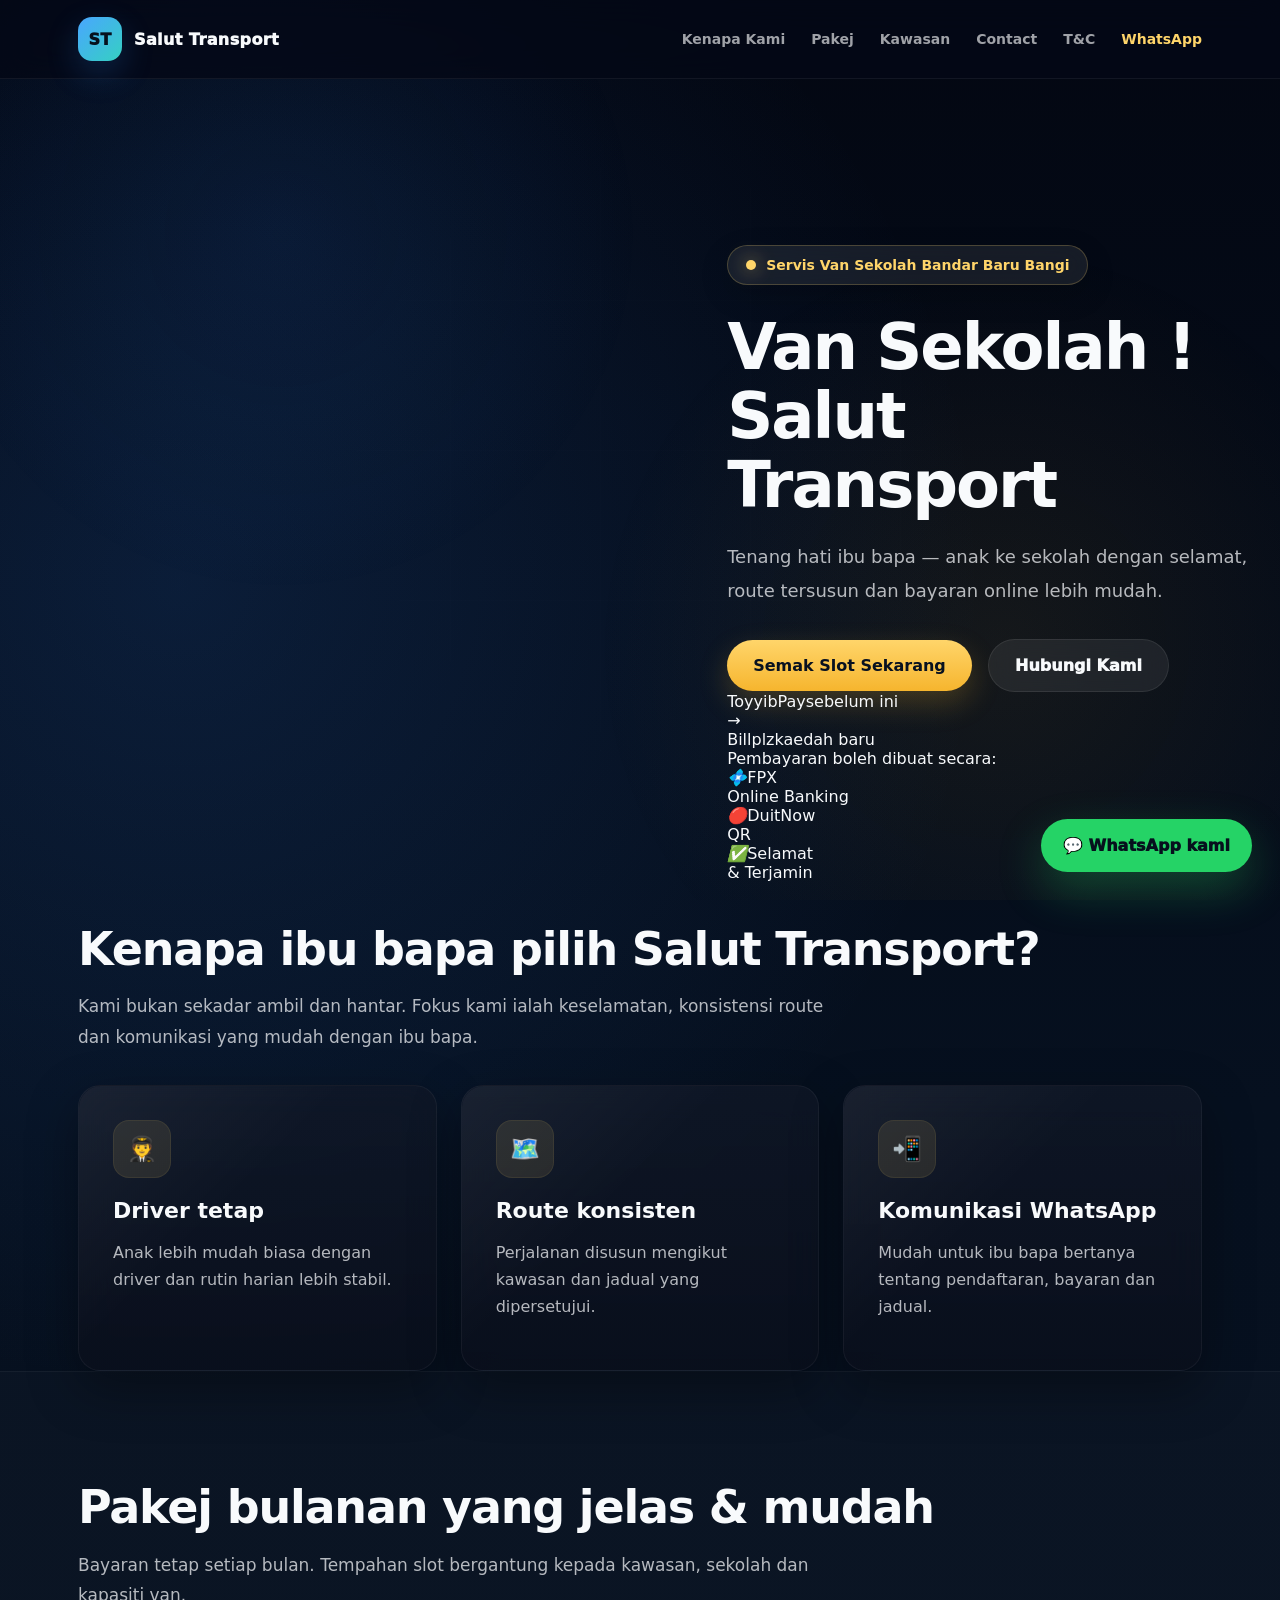
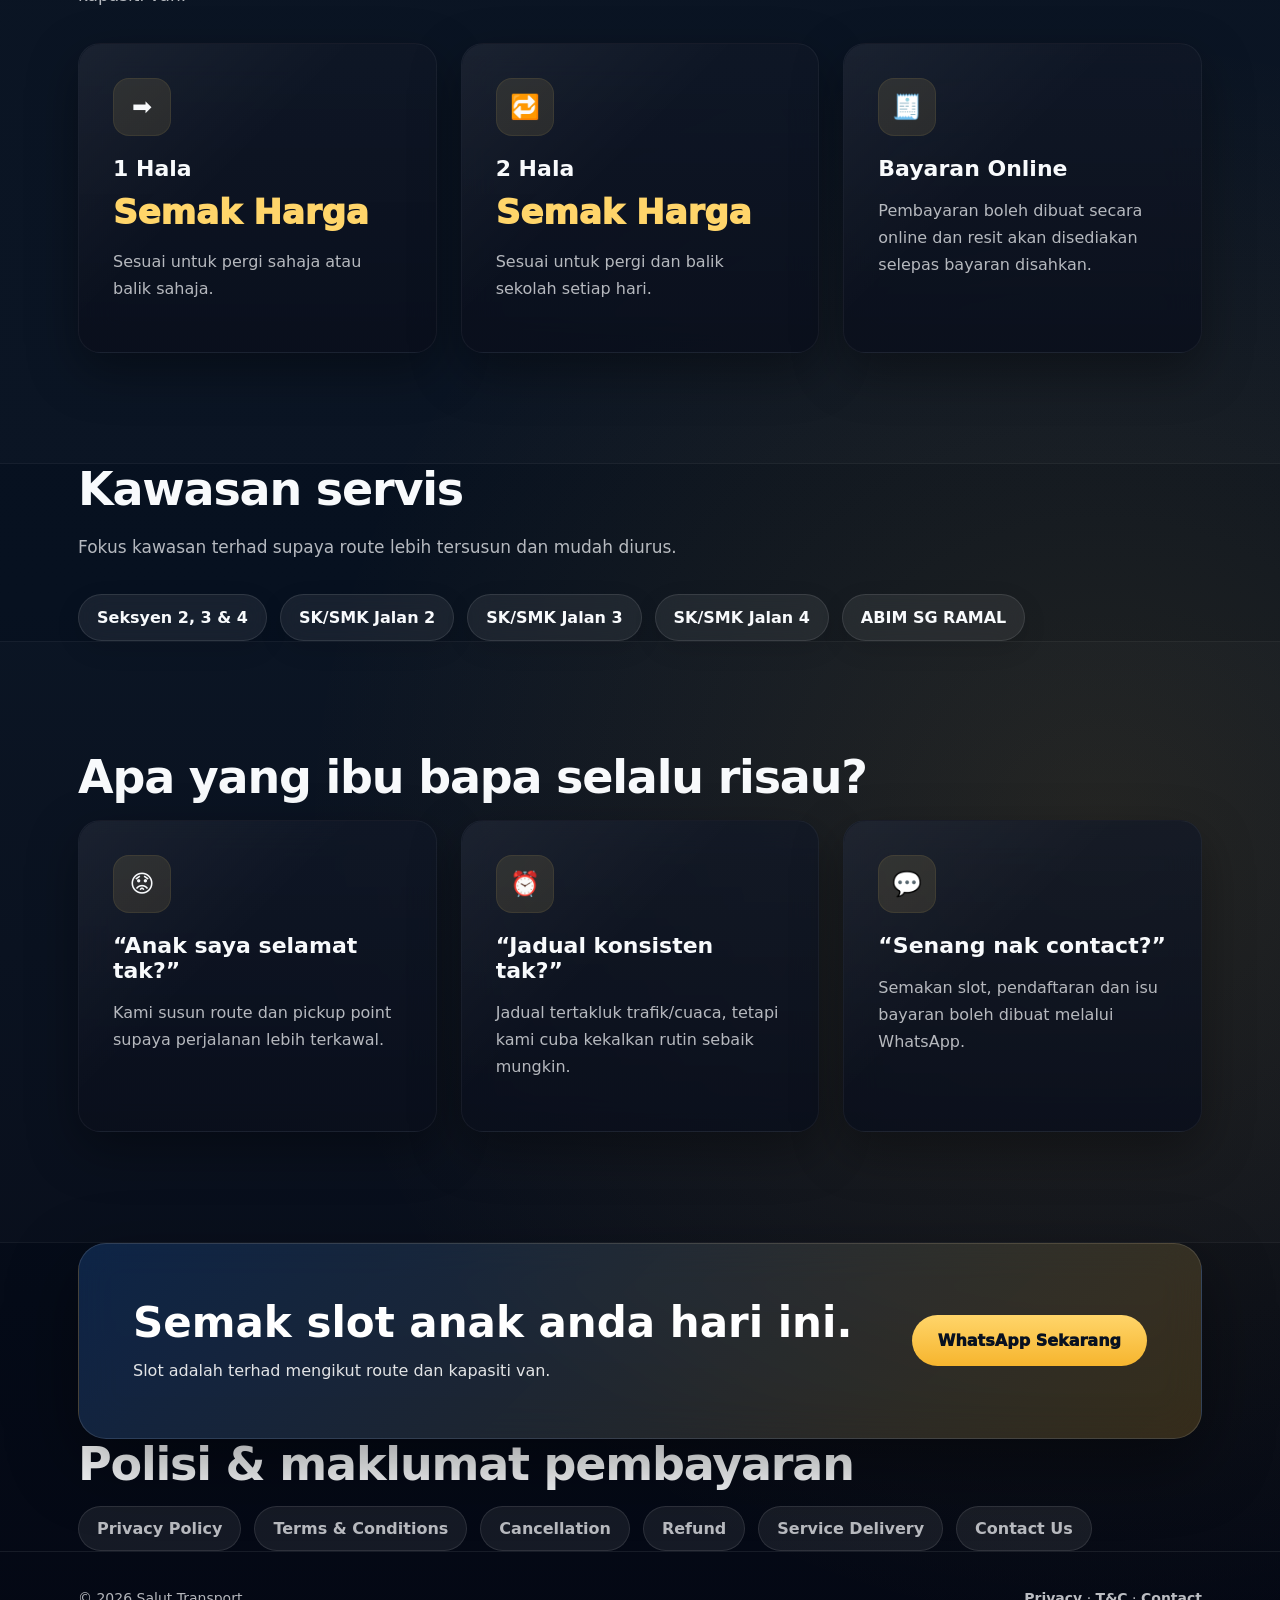
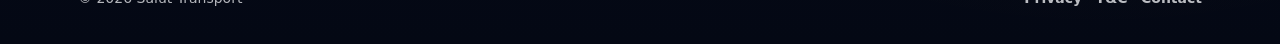
==== commit f852c17c: "Update index.html" ====
--- a/index.html
+++ b/index.html
@@ -17,7 +17,7 @@
     <div class="cloud left"></div><div class="cloud right"></div><div class="trees"></div>
     <div class="container heroInner">
       <div class="pill"><span class="dot"></span> Servis Van Sekolah Bandar Baru Bangi</div>
-      <h1>Pergi sekolah dengan lebih <span class="yellow">ceria !</span><br><span class="redText">Salut</span> Transport</h1>
+      <h1>Van <span class="yellow">Sekolah !</span><br><span class="redText">Salut</span> Transport</h1>
       <p class="lead">Tenang hati ibu bapa — anak ke sekolah dengan selamat, route tersusun dan bayaran online lebih mudah.</p>
       <div class="ctaRow"><a class="btn btnPrimary" href="https://wa.me/60123539977?text=Assalamualaikum%2C%20saya%20nak%20semak%20slot%20van%20sekolah%20untuk%20anak%20saya.%0A%0AKawasan%3A%0ASekolah%3A%0APakej%3A">Semak Slot Sekarang</a><a class="btn btnSecondary" href="contact.html">Hubungi Kami</a></div>
       <div class="paymentStrip"><div><span class="old">ToyyibPay</span><span class="label">sebelum ini</span></div><div class="arrow">→</div><div><span class="new">Billplz</span><span class="label">kaedah baru</span></div></div>
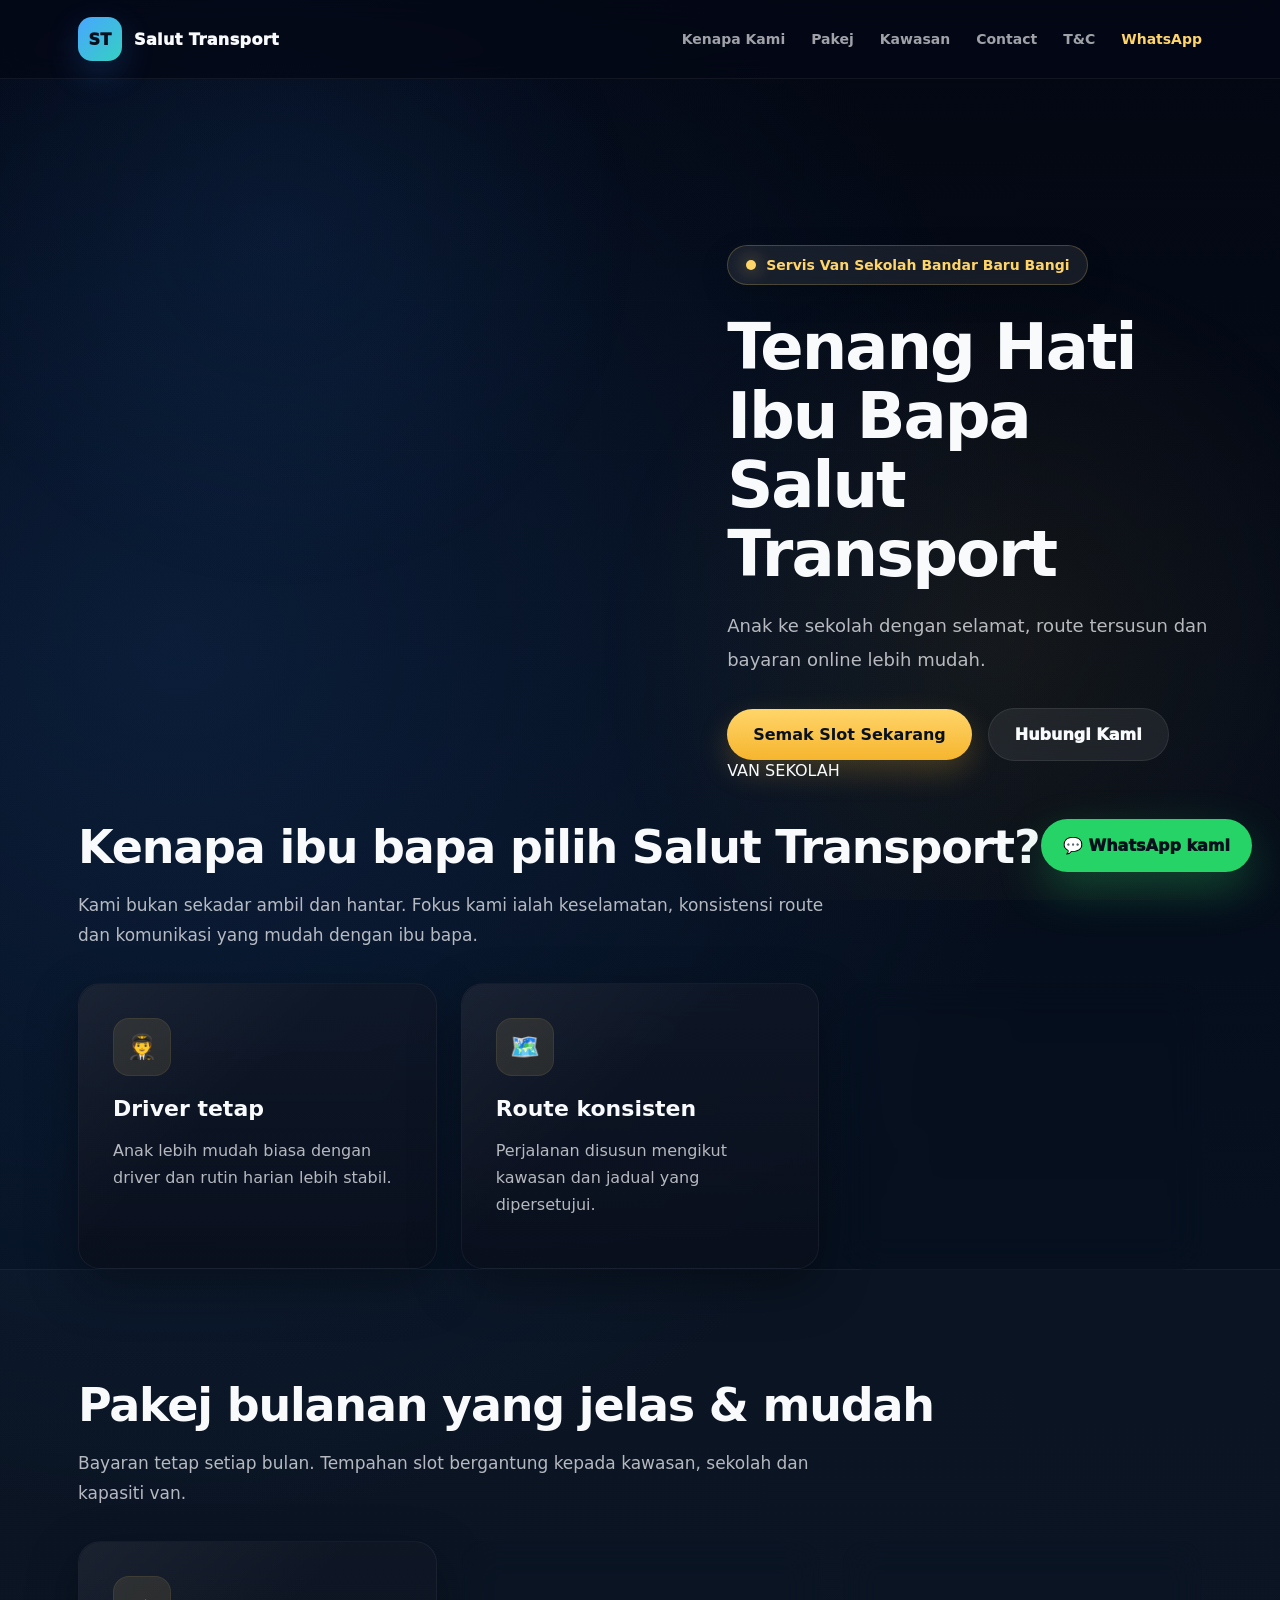
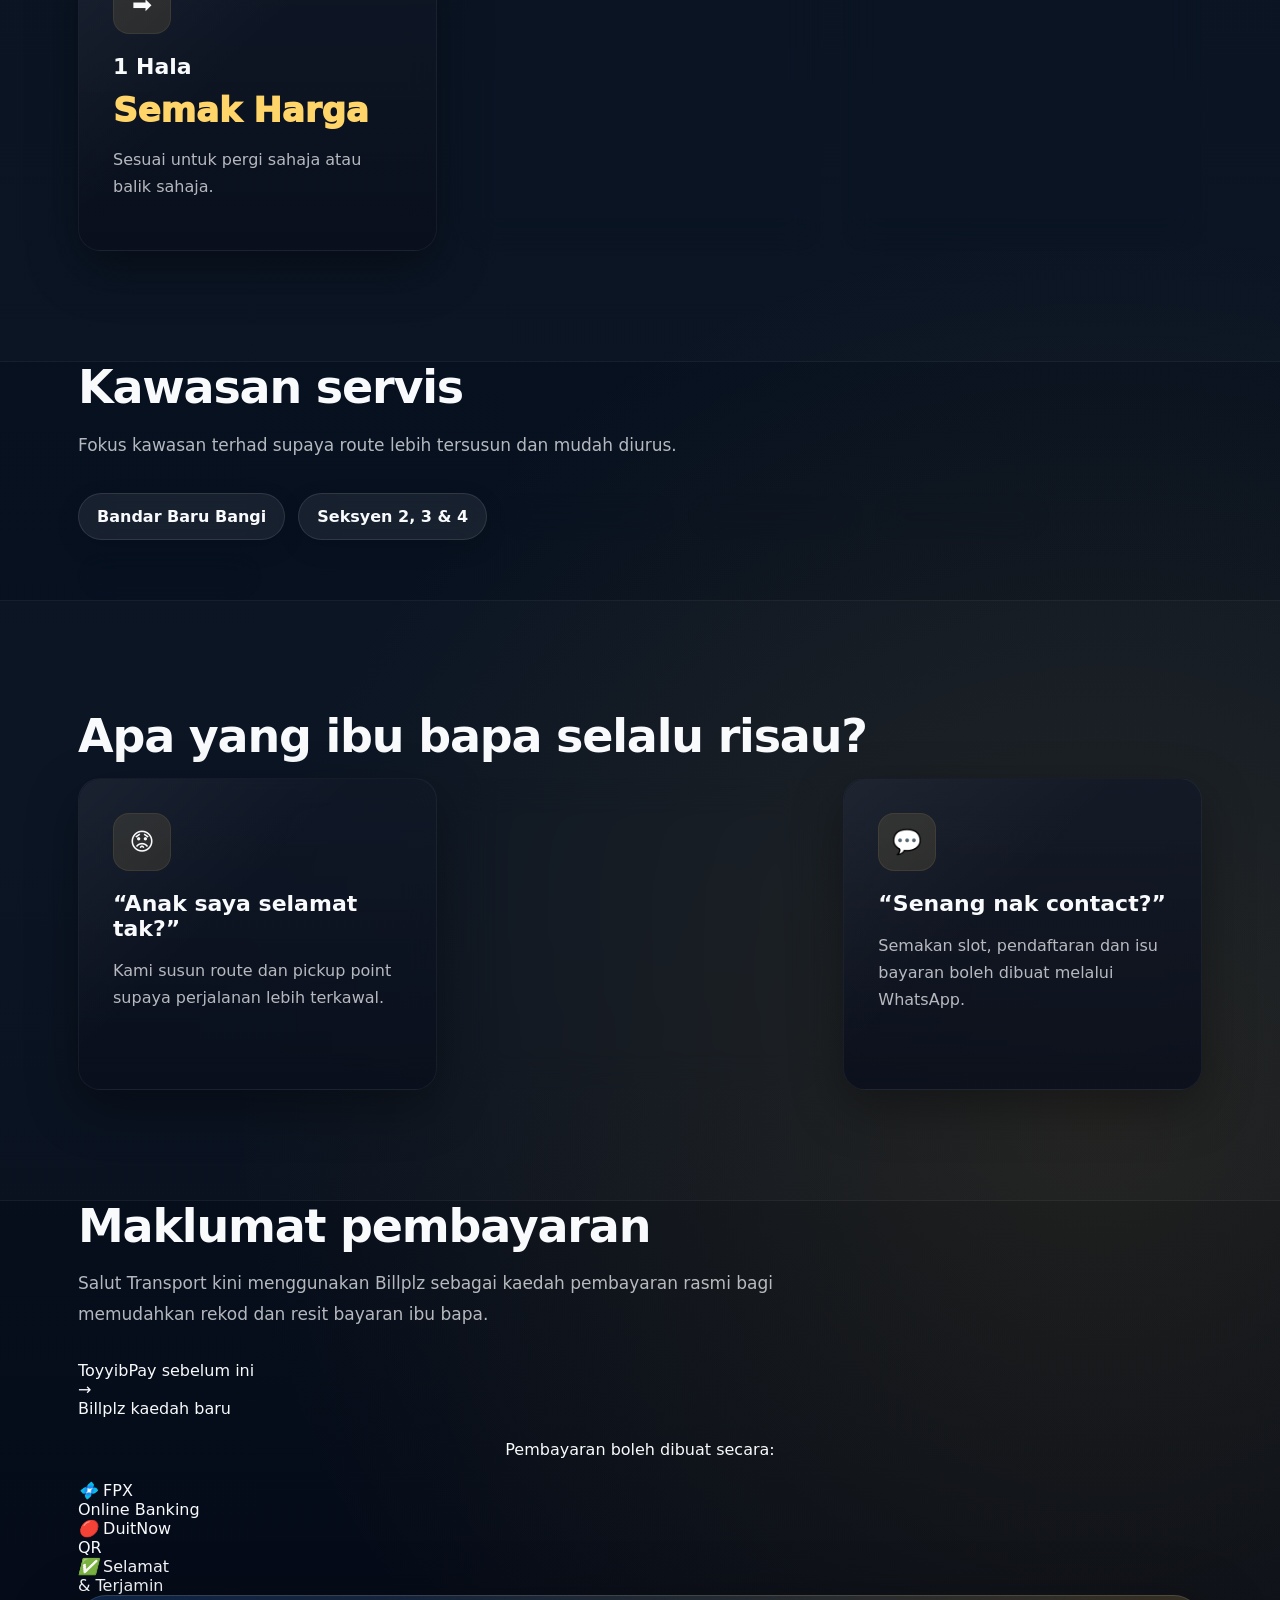
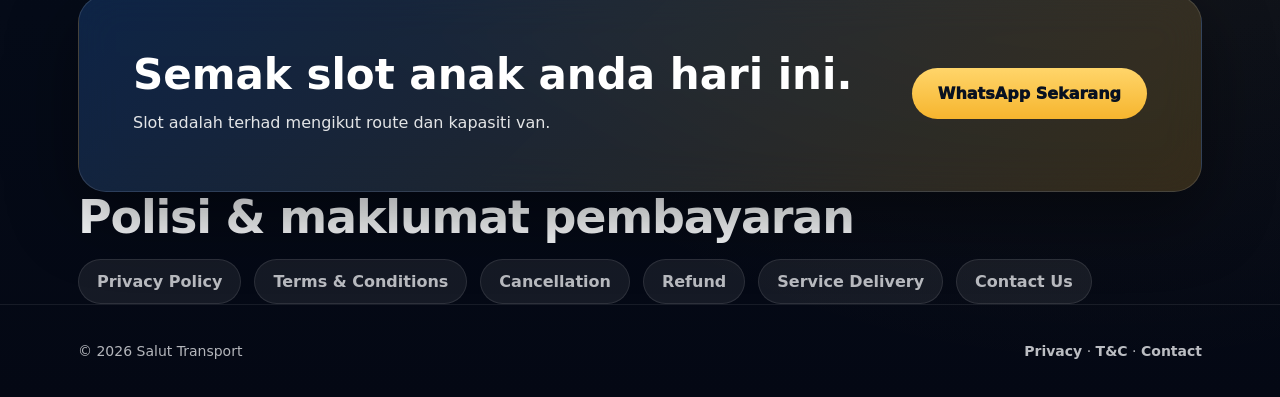
==== commit 165a291d: "Update index.html" ====
--- a/index.html
+++ b/index.html
@@ -5,34 +5,284 @@
   <meta name="viewport" content="width=device-width,initial-scale=1" />
   <title>Salut Transport | Van Sekolah Bandar Baru Bangi</title>
   <meta name="description" content="Servis van sekolah Bandar Baru Bangi. Driver tetap, route konsisten, pembayaran online dan komunikasi WhatsApp dengan ibu bapa." />
+
   <link rel="preconnect" href="https://fonts.googleapis.com">
   <link rel="preconnect" href="https://fonts.gstatic.com" crossorigin>
   <link href="https://fonts.googleapis.com/css2?family=Baloo+2:wght@400;600;700;800&display=swap" rel="stylesheet">
+
   <link rel="stylesheet" href="assets/style.css" />
 </head>
+
 <body>
-<header class="nav"><div class="container navRow"><a class="brand" href="index.html"><span class="logo">ST</span><span><span class="red">Salut</span> <span class="dark">Transport</span></span></a><nav class="links"><a href="#kenapa">Kenapa Kami</a><a href="#pakej">Pakej</a><a href="#kawasan">Kawasan</a><a href="contact.html">Contact</a><a href="terms.html">T&amp;C</a><a class="navCta" href="https://wa.me/60123539977?text=Assalamualaikum%2C%20saya%20nak%20semak%20slot%20van%20sekolah.">WhatsApp</a></nav></div></header>
+
+<header class="nav">
+  <div class="container navRow">
+    <a class="brand" href="index.html">
+      <span class="logo">ST</span>
+      <span><span class="red">Salut</span> <span class="dark">Transport</span></span>
+    </a>
+
+    <nav class="links">
+      <a href="#kenapa">Kenapa Kami</a>
+      <a href="#pakej">Pakej</a>
+      <a href="#kawasan">Kawasan</a>
+      <a href="contact.html">Contact</a>
+      <a href="terms.html">T&amp;C</a>
+      <a class="navCta" href="https://wa.me/60123539977?text=Assalamualaikum%2C%20saya%20nak%20semak%20slot%20van%20sekolah.">WhatsApp</a>
+    </nav>
+  </div>
+</header>
+
 <main>
+
+  <!-- HERO -->
   <section class="hero">
-    <div class="cloud left"></div><div class="cloud right"></div><div class="trees"></div>
+    <div class="cloud left"></div>
+    <div class="cloud right"></div>
+    <div class="trees"></div>
+
     <div class="container heroInner">
-      <div class="pill"><span class="dot"></span> Servis Van Sekolah Bandar Baru Bangi</div>
-      <h1>Van <span class="yellow">Sekolah !</span><br><span class="redText">Salut</span> Transport</h1>
-      <p class="lead">Tenang hati ibu bapa — anak ke sekolah dengan selamat, route tersusun dan bayaran online lebih mudah.</p>
-      <div class="ctaRow"><a class="btn btnPrimary" href="https://wa.me/60123539977?text=Assalamualaikum%2C%20saya%20nak%20semak%20slot%20van%20sekolah%20untuk%20anak%20saya.%0A%0AKawasan%3A%0ASekolah%3A%0APakej%3A">Semak Slot Sekarang</a><a class="btn btnSecondary" href="contact.html">Hubungi Kami</a></div>
-      <div class="paymentStrip"><div><span class="old">ToyyibPay</span><span class="label">sebelum ini</span></div><div class="arrow">→</div><div><span class="new">Billplz</span><span class="label">kaedah baru</span></div></div>
-      <div class="methodTitle">Pembayaran boleh dibuat secara:</div>
-      <div class="methods"><div class="method"><i>💠</i>FPX<br>Online Banking</div><div class="method"><i>🔴</i>DuitNow<br>QR</div><div class="method"><i>✅</i>Selamat<br>& Terjamin</div></div>
-      <div class="busWrap"><div class="road"></div><div class="bus"><span class="wheel one"></span><span class="wheel two"></span></div></div>
-    </div>
-  </section>
-  <section id="kenapa" class="container"><h2 class="sectionTitle">Kenapa ibu bapa pilih <span class="yellow">Salut Transport?</span></h2><p class="sectionLead">Kami bukan sekadar ambil dan hantar. Fokus kami ialah keselamatan, konsistensi route dan komunikasi yang mudah dengan ibu bapa.</p><div class="cards"><div class="card"><div class="icon">🧑‍✈️</div><h3>Driver tetap</h3><p>Anak lebih mudah biasa dengan driver dan rutin harian lebih stabil.</p></div><div class="card"><div class="icon">🗺️</div><h3>Route konsisten</h3><p>Perjalanan disusun mengikut kawasan dan jadual yang dipersetujui.</p></div><div class="card"><div class="icon">📲</div><h3>Komunikasi WhatsApp</h3><p>Mudah untuk ibu bapa bertanya tentang pendaftaran, bayaran dan jadual.</p></div></div></section>
-  <section id="pakej" class="soft"><div class="container"><h2 class="sectionTitle">Pakej bulanan yang <span class="yellow">jelas & mudah</span></h2><p class="sectionLead">Bayaran tetap setiap bulan. Tempahan slot bergantung kepada kawasan, sekolah dan kapasiti van.</p><div class="cards"><div class="card"><div class="icon">➡️</div><h3>1 Hala</h3><div class="price">Semak Harga</div><p>Sesuai untuk pergi sahaja atau balik sahaja.</p></div><div class="card"><div class="icon">🔁</div><h3>2 Hala</h3><div class="price">Semak Harga</div><p>Sesuai untuk pergi dan balik sekolah setiap hari.</p></div><div class="card"><div class="icon">🧾</div><h3>Bayaran Online</h3><p>Pembayaran boleh dibuat secara online dan resit akan disediakan selepas bayaran disahkan.</p></div></div></div></section>
-  <section id="kawasan" class="container"><h2 class="sectionTitle">Kawasan servis</h2><p class="sectionLead">Fokus kawasan terhad supaya route lebih tersusun dan mudah diurus.</p><div class="areaList"><span>Seksyen 2, 3 & 4</span><span>SK/SMK Jalan 2</span><span>SK/SMK Jalan 3</span><span>SK/SMK Jalan 4</span><span>ABIM SG RAMAL</span></div></section>
-  <section class="soft"><div class="container"><h2 class="sectionTitle">Apa yang ibu bapa selalu risau?</h2><div class="cards"><div class="card"><div class="icon">😟</div><h3>“Anak saya selamat tak?”</h3><p>Kami susun route dan pickup point supaya perjalanan lebih terkawal.</p></div><div class="card"><div class="icon">⏰</div><h3>“Jadual konsisten tak?”</h3><p>Jadual tertakluk trafik/cuaca, tetapi kami cuba kekalkan rutin sebaik mungkin.</p></div><div class="card"><div class="icon">💬</div><h3>“Senang nak contact?”</h3><p>Semakan slot, pendaftaran dan isu bayaran boleh dibuat melalui WhatsApp.</p></div></div></div></section>
-  <section class="container"><div class="finalCta"><div><h2>Semak slot anak anda hari ini.</h2><p>Slot adalah terhad mengikut route dan kapasiti van.</p></div><a class="btn" href="https://wa.me/60123539977?text=Assalamualaikum%2C%20saya%20nak%20semak%20slot%20van%20sekolah%20untuk%20anak%20saya.">WhatsApp Sekarang</a></div></section>
-  <section class="container"><h2 class="sectionTitle">Polisi & maklumat pembayaran</h2><div class="policyLinks"><a href="privacy.html">Privacy Policy</a><a href="terms.html">Terms & Conditions</a><a href="cancellation.html">Cancellation</a><a href="refund.html">Refund</a><a href="service-delivery.html">Service Delivery</a><a href="contact.html">Contact Us</a></div></section>
+      <div class="pill">
+        <span class="dot"></span>
+        Servis Van Sekolah Bandar Baru Bangi
+      </div>
+
+      <h1>
+        Tenang Hati <span class="yellow">Ibu Bapa</span><br>
+        <span class="redText">Salut</span> Transport
+      </h1>
+
+      <p class="lead">
+        Anak ke sekolah dengan selamat, route tersusun dan bayaran online lebih mudah.
+      </p>
+
+      <div class="ctaRow">
+        <a class="btn btnPrimary" href="https://wa.me/60123539977?text=Assalamualaikum%2C%20saya%20nak%20semak%20slot%20van%20sekolah%20untuk%20anak%20saya.%0A%0AKawasan%3A%0ASekolah%3A%0APakej%3A">
+          Semak Slot Sekarang
+        </a>
+
+        <a class="btn btnSecondary" href="contact.html">
+          Hubungi Kami
+        </a>
+      </div>
+
+      <div class="busWrap">
+        <div class="road"></div>
+
+        <div class="bus">
+          <div class="busText">VAN SEKOLAH</div>
+          <span class="wheel one"></span>
+          <span class="wheel two"></span>
+        </div>
+      </div>
+    </div>
+  </section>
+
+  <!-- KENAPA KAMI -->
+  <section id="kenapa" class="container">
+    <h2 class="sectionTitle">
+      Kenapa ibu bapa pilih <span class="yellow">Salut Transport?</span>
+    </h2>
+
+    <p class="sectionLead">
+      Kami bukan sekadar ambil dan hantar. Fokus kami ialah keselamatan, konsistensi route dan komunikasi yang mudah dengan ibu bapa.
+    </p>
+
+    <div class="cards">
+      <div class="card">
+        <div class="icon">🧑‍✈️</div>
+        <h3>Driver tetap</h3>
+        <p>Anak lebih mudah biasa dengan driver dan rutin harian lebih stabil.</p>
+      </div>
+
+      <div class="card">
+        <div class="icon">🗺️</div>
+        <h3>Route konsisten</h3>
+        <p>Perjalanan disusun mengikut kawasan dan jadual yang dipersetujui.</p>
+      </div>
+
+      <div class="card">
+        <div class="icon">📲</div>
+        <h3>Komunikasi WhatsApp</h3>
+        <p>Mudah untuk ibu bapa bertanya tentang pendaftaran, bayaran dan jadual.</p>
+      </div>
+    </div>
+  </section>
+
+  <!-- PAKEJ -->
+  <section id="pakej" class="soft">
+    <div class="container">
+      <h2 class="sectionTitle">
+        Pakej bulanan yang <span class="yellow">jelas & mudah</span>
+      </h2>
+
+      <p class="sectionLead">
+        Bayaran tetap setiap bulan. Tempahan slot bergantung kepada kawasan, sekolah dan kapasiti van.
+      </p>
+
+      <div class="cards">
+        <div class="card">
+          <div class="icon">➡️</div>
+          <h3>1 Hala</h3>
+          <div class="price">Semak Harga</div>
+          <p>Sesuai untuk pergi sahaja atau balik sahaja.</p>
+        </div>
+
+        <div class="card">
+          <div class="icon">🔁</div>
+          <h3>2 Hala</h3>
+          <div class="price">Semak Harga</div>
+          <p>Sesuai untuk pergi dan balik sekolah setiap hari.</p>
+        </div>
+
+        <div class="card">
+          <div class="icon">🧾</div>
+          <h3>Bayaran Online</h3>
+          <p>Pembayaran boleh dibuat secara online dan resit akan disediakan selepas bayaran disahkan.</p>
+        </div>
+      </div>
+    </div>
+  </section>
+
+  <!-- KAWASAN -->
+  <section id="kawasan" class="container">
+    <h2 class="sectionTitle">Kawasan servis</h2>
+
+    <p class="sectionLead">
+      Fokus kawasan terhad supaya route lebih tersusun dan mudah diurus.
+    </p>
+
+    <div class="areaList">
+      <span>Bandar Baru Bangi</span>
+      <span>Seksyen 2, 3 & 4</span>
+      <span>SK/SMK Jalan 2</span>
+      <span>SK/SMK Jalan 3</span>
+      <span>SK/SMK Jalan 4</span>
+      <span>ABIM SG RAMAL</span>
+    </div>
+  </section>
+
+  <!-- RISALAH PARENT -->
+  <section class="soft">
+    <div class="container">
+      <h2 class="sectionTitle">Apa yang ibu bapa selalu risau?</h2>
+
+      <div class="cards">
+        <div class="card">
+          <div class="icon">😟</div>
+          <h3>“Anak saya selamat tak?”</h3>
+          <p>Kami susun route dan pickup point supaya perjalanan lebih terkawal.</p>
+        </div>
+
+        <div class="card">
+          <div class="icon">⏰</div>
+          <h3>“Jadual konsisten tak?”</h3>
+          <p>Jadual tertakluk trafik/cuaca, tetapi kami cuba kekalkan rutin sebaik mungkin.</p>
+        </div>
+
+        <div class="card">
+          <div class="icon">💬</div>
+          <h3>“Senang nak contact?”</h3>
+          <p>Semakan slot, pendaftaran dan isu bayaran boleh dibuat melalui WhatsApp.</p>
+        </div>
+      </div>
+    </div>
+  </section>
+
+  <!-- PAYMENT SECTION - MOVED BEFORE FINAL CTA -->
+  <section class="container">
+    <h2 class="sectionTitle">Maklumat pembayaran</h2>
+
+    <p class="sectionLead">
+      Salut Transport kini menggunakan Billplz sebagai kaedah pembayaran rasmi bagi memudahkan rekod dan resit bayaran ibu bapa.
+    </p>
+
+    <div class="paymentStrip">
+      <div>
+        <span class="old">ToyyibPay</span>
+        <span class="label">sebelum ini</span>
+      </div>
+
+      <div class="arrow">→</div>
+
+      <div>
+        <span class="new">Billplz</span>
+        <span class="label">kaedah baru</span>
+      </div>
+    </div>
+
+    <div style="text-align:center;margin-top:22px">
+      <div class="methodTitle">
+        Pembayaran boleh dibuat secara:
+      </div>
+    </div>
+
+    <div class="methods" style="margin-top:22px">
+      <div class="method">
+        <i>💠</i>
+        FPX<br>Online Banking
+      </div>
+
+      <div class="method">
+        <i>🔴</i>
+        DuitNow<br>QR
+      </div>
+
+      <div class="method">
+        <i>✅</i>
+        Selamat<br>& Terjamin
+      </div>
+    </div>
+  </section>
+
+  <!-- FINAL CTA -->
+  <section class="container">
+    <div class="finalCta">
+      <div>
+        <h2>Semak slot anak anda hari ini.</h2>
+        <p>Slot adalah terhad mengikut route dan kapasiti van.</p>
+      </div>
+
+      <a class="btn" href="https://wa.me/60123539977?text=Assalamualaikum%2C%20saya%20nak%20semak%20slot%20van%20sekolah%20untuk%20anak%20saya.">
+        WhatsApp Sekarang
+      </a>
+    </div>
+  </section>
+
+  <!-- POLICIES -->
+  <section class="container">
+    <h2 class="sectionTitle">Polisi & maklumat pembayaran</h2>
+
+    <div class="policyLinks">
+      <a href="privacy.html">Privacy Policy</a>
+      <a href="terms.html">Terms & Conditions</a>
+      <a href="cancellation.html">Cancellation</a>
+      <a href="refund.html">Refund</a>
+      <a href="service-delivery.html">Service Delivery</a>
+      <a href="contact.html">Contact Us</a>
+    </div>
+  </section>
+
 </main>
-<a class="whatsappBox" href="https://wa.me/60123539977?text=Assalamualaikum%2C%20saya%20nak%20semak%20slot%20van%20sekolah.">💬 WhatsApp kami</a>
-<footer class="footer"><div class="container footerRow"><div>© <span id="y"></span> Salut Transport</div><div><a href="privacy.html">Privacy</a> · <a href="terms.html">T&amp;C</a> · <a href="contact.html">Contact</a></div></div></footer><script>document.getElementById('y').textContent=new Date().getFullYear()</script>
-</body></html>
+
+<a class="whatsappBox" href="https://wa.me/60123539977?text=Assalamualaikum%2C%20saya%20nak%20semak%20slot%20van%20sekolah.">
+  💬 WhatsApp kami
+</a>
+
+<footer class="footer">
+  <div class="container footerRow">
+    <div>© <span id="y"></span> Salut Transport</div>
+    <div>
+      <a href="privacy.html">Privacy</a> ·
+      <a href="terms.html">T&amp;C</a> ·
+      <a href="contact.html">Contact</a>
+    </div>
+  </div>
+</footer>
+
+<script>
+  document.getElementById('y').textContent = new Date().getFullYear();
+</script>
+
+</body>
+</html>
